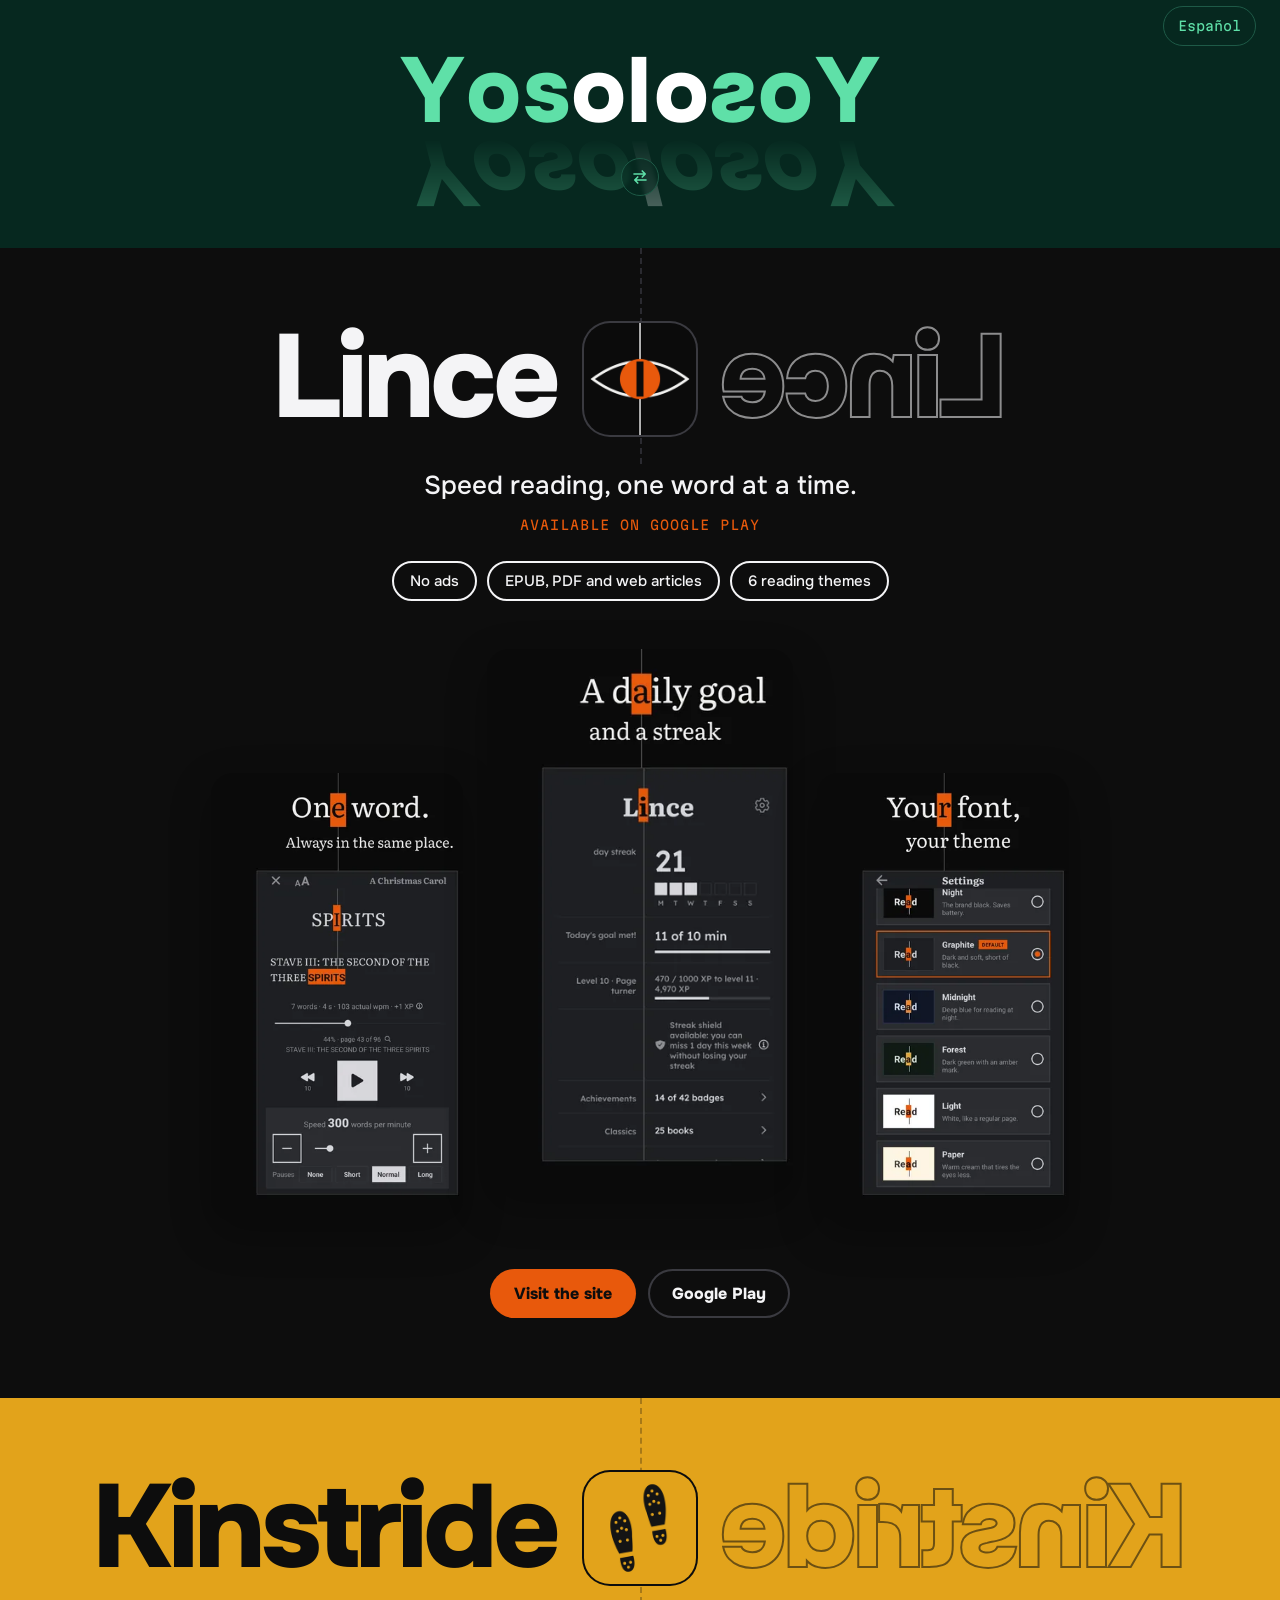
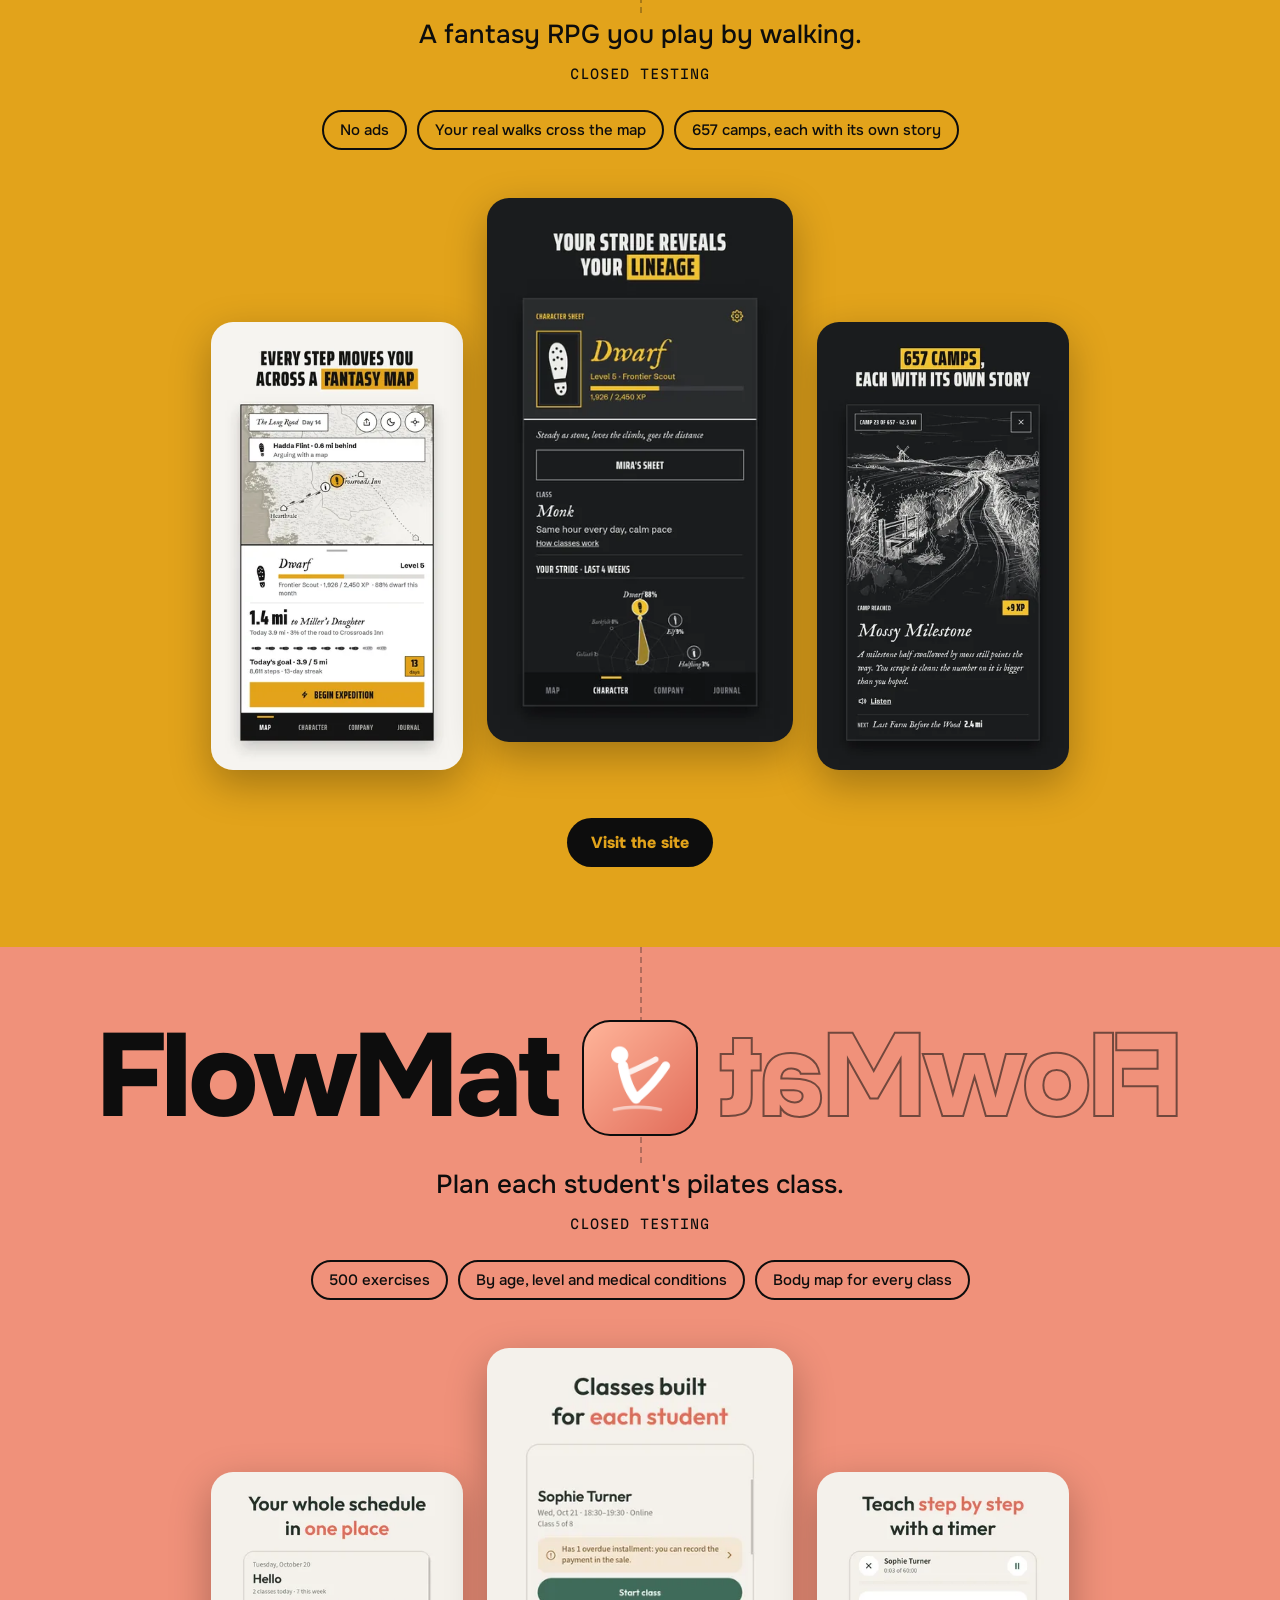
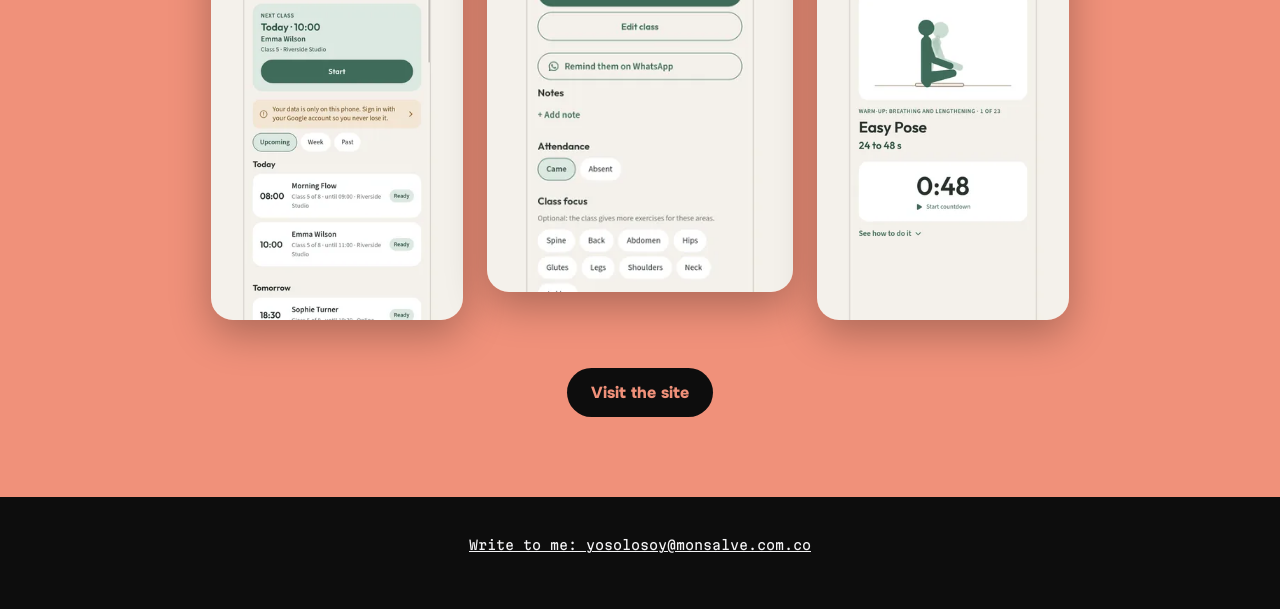
==== en/index.html @ c1f10d70 "Correo de contacto: yosolosoy@monsalve.com.co Co-Authored-By: Claude Sonnet 5.5 <noreply@anthropic.c" ====
<!doctype html>
<html lang="en">
<head>
<meta charset="utf-8">
<meta name="viewport" content="width=device-width,initial-scale=1">
<title>YosolosoY: independent Android apps</title>
<meta name="description" content="Yo solo soy, "I am only me": one person designing, coding and publishing Lince, Kinstride and FlowMat, three Android apps.">
<link rel="canonical" href="https://dev.monsalve.com.co/en/">
<link rel="alternate" hreflang="es" href="https://dev.monsalve.com.co/">
<link rel="alternate" hreflang="en" href="https://dev.monsalve.com.co/en/">
<link rel="alternate" hreflang="x-default" href="https://dev.monsalve.com.co/">
<link rel="icon" href="/favicon.ico" sizes="48x48">
<link rel="icon" href="/img/favicon-96.png" type="image/png" sizes="96x96">
<link rel="icon" href="/img/favicon-32.png" type="image/png" sizes="32x32">
<link rel="apple-touch-icon" href="/img/apple-touch-icon.png">
<meta property="og:type" content="website">
<meta property="og:title" content="YosolosoY: independent Android apps">
<meta property="og:description" content="Yo solo soy, "I am only me": one person designing, coding and publishing Lince, Kinstride and FlowMat, three Android apps.">
<meta property="og:url" content="https://dev.monsalve.com.co/en/">
<meta property="og:image" content="https://dev.monsalve.com.co/img/og.png">
<meta name="twitter:card" content="summary_large_image">
<meta name="theme-color" content="#0D0D0D">
<link rel="preload" href="/fuentes/onest-800extrabold.woff2" as="font" type="font/woff2" crossorigin>
<link rel="stylesheet" href="/estilo.css">
<script type="application/ld+json">{"@context":"https://schema.org","@type":"Organization","name":"YosolosoY","url":"https://dev.monsalve.com.co/","logo":"https://dev.monsalve.com.co/img/marca.png","email":"yosolosoy@monsalve.com.co"}</script>
</head>
<body>
<div class="cima">
<header class="cab">
  <a class="idioma" href="https://dev.monsalve.com.co/" hreflang="es" aria-label="Language">Español</a>
</header>
<main>
<section class="portada">
  <div class="palabra" id="palabra" role="img" aria-label="YosolosoY">
    <div class="letras" aria-hidden="true"><span class="l" data-i="0" tabindex="0"><i class="g">Y</i></span><span class="l" data-i="1" tabindex="0"><i class="g">o</i></span><span class="l" data-i="2" tabindex="0"><i class="g">s</i></span><span class="l" data-i="3" tabindex="0"><i class="g">o</i></span><span class="l c" data-i="4" tabindex="0"><i class="g">l</i></span><span class="l" data-i="5" tabindex="0"><i class="g m">o</i></span><span class="l" data-i="6" tabindex="0"><i class="g m">s</i></span><span class="l" data-i="7" tabindex="0"><i class="g m">o</i></span><span class="l" data-i="8" tabindex="0"><i class="g m">Y</i></span></div>
    <div class="letras refl" aria-hidden="true"><span class="r"><i class="g">Y</i></span><span class="r"><i class="g">o</i></span><span class="r"><i class="g">s</i></span><span class="r"><i class="g">o</i></span><span class="r"><i class="g">l</i></span><span class="r"><i class="g m">o</i></span><span class="r"><i class="g m">s</i></span><span class="r"><i class="g m">o</i></span><span class="r"><i class="g m">Y</i></span></div>
  </div>
  <div class="frase-fila">
    <h1>Yo solo soy. <span class="trad">(I am only me)</span></h1>
    <button class="revés" id="reves" type="button" aria-label="Read it backwards" title="Read it backwards">
      <svg viewBox="0 0 24 24" width="22" height="22" fill="none" stroke="currentColor" stroke-width="2.2" stroke-linecap="round" stroke-linejoin="round" aria-hidden="true"><path d="M4 8h15M15 4l4 4-4 4"/><path d="M20 16H5M9 12l-4 4 4 4"/></svg>
    </button>
  </div>
</section>
</div>
<section class="app" id="lince" style="--fondo:#0D0D0D;--tinta:#F4F4F6;--acento:#E8590C">
  <div class="app-in">
    <div class="espejo">
      <h2 class="nom">Lince</h2>
      <img class="icono" src="/img/lince.png" width="112" height="112" alt="">
      <p class="nom reflejo" aria-hidden="true">Lince</p>
    </div>
    <p class="linea">Speed reading, one word at a time.</p>
    <p class="estado">Available on Google Play</p>
    <ul class="datos"><li>No ads</li><li>EPUB, PDF and web articles</li><li>6 reading themes</li></ul>
    <div class="fotos"><img src="/img/lince-en-1.webp" width="360" height="640" loading="lazy" alt="Screenshots of Lince 1"><img src="/img/lince-en-2.webp" width="360" height="640" loading="lazy" alt="Screenshots of Lince 2"><img src="/img/lince-en-3.webp" width="360" height="640" loading="lazy" alt="Screenshots of Lince 3"></div>
    <div class="botones"><a class="btn" href="https://lincereader.com/">Visit the site</a><a class="btn ghost" href="https://play.google.com/store/apps/details?id=co.com.monsalve.lince">Google Play</a></div>
  </div>
</section>
<section class="app" id="kinstride" style="--fondo:#E2A31B;--tinta:#0D0D0D;--acento:#0D0D0D">
  <div class="app-in">
    <div class="espejo">
      <h2 class="nom">Kinstride</h2>
      <img class="icono" src="/img/kinstride.png" width="112" height="112" alt="">
      <p class="nom reflejo" aria-hidden="true">Kinstride</p>
    </div>
    <p class="linea">A fantasy RPG you play by walking.</p>
    <p class="estado">Closed testing</p>
    <ul class="datos"><li>No ads</li><li>Your real walks cross the map</li><li>657 camps, each with its own story</li></ul>
    <div class="fotos"><img src="/img/kinstride-en-1.webp" width="360" height="640" loading="lazy" alt="Screenshots of Kinstride 1"><img src="/img/kinstride-en-2.webp" width="360" height="640" loading="lazy" alt="Screenshots of Kinstride 2"><img src="/img/kinstride-en-3.webp" width="360" height="640" loading="lazy" alt="Screenshots of Kinstride 3"></div>
    <div class="botones"><a class="btn" href="https://getkinstride.com/">Visit the site</a></div>
  </div>
</section>
<section class="app" id="flowmat" style="--fondo:#F0917A;--tinta:#0D0D0D;--acento:#0D0D0D">
  <div class="app-in">
    <div class="espejo">
      <h2 class="nom">FlowMat</h2>
      <img class="icono" src="/img/flowmat.png" width="112" height="112" alt="">
      <p class="nom reflejo" aria-hidden="true">FlowMat</p>
    </div>
    <p class="linea">Plan each student's pilates class.</p>
    <p class="estado">Closed testing</p>
    <ul class="datos"><li>500 exercises</li><li>By age, level and medical conditions</li><li>Body map for every class</li></ul>
    <div class="fotos"><img src="/img/flowmat-en-1.webp" width="360" height="640" loading="lazy" alt="Screenshots of FlowMat 1"><img src="/img/flowmat-en-2.webp" width="360" height="640" loading="lazy" alt="Screenshots of FlowMat 2"><img src="/img/flowmat-en-3.webp" width="360" height="640" loading="lazy" alt="Screenshots of FlowMat 3"></div>
    <div class="botones"><a class="btn" href="https://flowmatapp.com/en/">Visit the site</a></div>
  </div>
</section>
</main>
<footer class="pie">
  <a href="mailto:yosolosoy@monsalve.com.co">Write to me: yosolosoy@monsalve.com.co</a>
</footer>
<script src="/yo.js" defer></script>
</body>
</html>
---- estilo.css ----
@font-face{font-family:"Onest";font-weight:500;font-display:swap;src:url(/fuentes/onest-500medium.woff2) format("woff2")}
@font-face{font-family:"Onest";font-weight:800;font-display:swap;src:url(/fuentes/onest-800extrabold.woff2) format("woff2")}
@font-face{font-family:"Martian Mono";font-weight:400;font-display:swap;src:url(/fuentes/martianmono-400regular.woff2) format("woff2")}

:root{--tinta:#0D0D0D;--papel:#F4F4F6;--naranja:#E8590C;--verde:#06281F;--menta:#5FE0A8;--mute:#A9A9B2;--linea:#3A3A40;
  --sans:"Onest",system-ui,-apple-system,"Segoe UI",sans-serif;--mono:"Martian Mono",ui-monospace,monospace}
*{box-sizing:border-box;margin:0}
html{background:var(--tinta);-webkit-text-size-adjust:100%}
body{background:var(--tinta);color:var(--papel);font:500 18px/1.5 var(--sans);overflow-x:hidden}
a{color:inherit}
:focus-visible{outline:3px solid var(--menta);outline-offset:3px}

.cab{display:flex;justify-content:flex-end;align-items:center;padding:14px 24px 0;max-width:1280px;margin:0 auto}
.idioma{font:400 13px var(--mono);text-decoration:none;border:1px solid var(--linea);padding:8px 14px;border-radius:999px;min-height:40px;display:inline-flex;align-items:center}
.idioma:hover{border-color:var(--menta);color:var(--menta)}

/* Encabezado de YosolosoY: verde oscuro con menta; la «l» es el eje del espejo */
.cima{background:var(--verde);color:var(--menta)}
.cab .idioma{color:var(--menta);border-color:#1E5A47}
.portada{max-width:880px;margin:0 auto;padding:0 24px 40px}
.palabra{position:relative;user-select:none}
.letras{display:flex;justify-content:center;margin-top:0}
.l,.r{display:block;font:800 clamp(38px,9.4vw,112px)/1 var(--sans);letter-spacing:.015em;color:var(--menta)}
.l{cursor:default;transition:color .2s}
.l .g{display:inline-block;font-style:normal}
.l .g.m{transform:scaleX(-1)}
.l.c{color:#fff}
.l.on{color:#fff}
.l.c.on{color:var(--menta)}
.frase-fila{display:flex;justify-content:center;margin-top:14px}
.frase-fila h1{position:absolute;width:1px;height:1px;overflow:hidden;clip:rect(0 0 0 0);white-space:nowrap}
.revés{display:inline-flex;align-items:center;justify-content:center;width:44px;height:44px;color:var(--menta);background:transparent;border:1px solid #1E5A47;border-radius:50%;cursor:pointer;padding:0}
.revés:hover:not(:disabled){border-color:var(--menta);color:#fff}
.revés:disabled{color:#fff;border-color:var(--menta);cursor:default}
.revés svg{transition:transform .9s cubic-bezier(.65,0,.35,1)}
.revés.gira svg{transform:rotate(180deg)}

/* Apps: nombre, ícono en el eje, nombre reflejado */
.app{position:relative;background:var(--fondo);color:var(--tinta);overflow:hidden}
.app-in{position:relative;max-width:1280px;margin:0 auto;padding:72px 24px 80px;text-align:center}
.espejo{position:relative;display:grid;grid-template-columns:1fr auto 1fr;align-items:center;gap:0 28px}
.nom{font:800 clamp(44px,9.2vw,128px)/1 var(--sans);letter-spacing:-.04em;text-align:right}
.reflejo{text-align:right;transform:scaleX(-1);color:transparent;-webkit-text-stroke:2px var(--tinta);opacity:.55;direction:ltr}
.icono{width:112px;height:112px;border-radius:26px;box-shadow:0 0 0 2px var(--tinta);background:var(--fondo)}
.app:first-of-type .icono{box-shadow:0 0 0 2px var(--linea)}
.app:first-of-type .reflejo{-webkit-text-stroke-color:var(--papel)}
.linea{font-size:clamp(18px,2.4vw,26px);margin-top:28px}
.estado{font:400 13px var(--mono);margin-top:12px;text-transform:uppercase;letter-spacing:.08em;color:var(--acento)}
.datos{list-style:none;padding:0;margin:28px auto 0;display:flex;flex-wrap:wrap;gap:10px;justify-content:center;max-width:900px}
.datos li{font:500 15px var(--sans);border:2px solid currentColor;border-radius:999px;padding:8px 16px}
.fotos{display:flex;justify-content:center;align-items:flex-end;gap:24px;margin:48px auto 0;max-width:900px}
.fotos img{width:min(28%,260px);height:auto;border-radius:22px;box-shadow:0 14px 40px rgba(0,0,0,.28);aspect-ratio:9/16;background:#00000022}
.fotos img:nth-child(2){width:min(34%,310px);margin-bottom:28px}
.botones{display:flex;flex-wrap:wrap;gap:12px;justify-content:center;margin-top:48px}
.btn{font:800 16px var(--sans);text-decoration:none;background:var(--tinta);color:var(--fondo);padding:14px 24px;border-radius:999px;min-height:48px;display:inline-flex;align-items:center}
.app:first-of-type .btn{background:var(--naranja);color:#0D0D0D}
.btn.ghost{background:transparent;color:var(--tinta);box-shadow:inset 0 0 0 2px var(--tinta)}
.app:first-of-type .btn.ghost{color:var(--papel);box-shadow:inset 0 0 0 2px var(--linea);background:transparent}
.btn:hover{transform:translateY(-2px)}

.pie{max-width:1280px;margin:0 auto;padding:40px 24px 56px;display:flex;flex-wrap:wrap;gap:12px 32px;justify-content:space-between;font:400 13px var(--mono);color:var(--mute)}
.pie a{color:var(--papel)}

@media (max-width:720px){
  .portada{padding:8px 24px 40px}
  .frase-fila{margin-top:20px}
  .app-in{padding:56px 20px 64px}
  .espejo{grid-template-columns:1fr;gap:6px}
  .nom{text-align:center}
  .reflejo{text-align:center;font-size:clamp(36px,12vw,64px)}
  .icono{order:-1;margin:0 auto 18px;width:88px;height:88px;border-radius:20px}
    .fotos{gap:10px}
  .fotos img{border-radius:14px}
  .fotos img:nth-child(2){margin-bottom:16px}
}
@media (prefers-reduced-motion:no-preference){.btn{transition:transform .15s}}

.espejo::before{content:"";position:absolute;left:50%;top:-72px;bottom:-26px;border-left:2px dashed color-mix(in srgb,var(--tinta) 28%,transparent)}
.app:first-of-type .espejo::before{border-color:#2A2A30}
.icono{position:relative;z-index:1}
@media (max-width:720px){.espejo::before{display:none}}


.espejo::before{content:"";position:absolute;left:50%;top:-72px;bottom:-26px;border-left:2px dashed color-mix(in srgb,var(--tinta) 28%,transparent)}
.app:first-of-type .espejo::before{border-color:#2A2A30}
.icono{position:relative;z-index:1}
@media (max-width:720px){.espejo::before{display:none}}

@media (max-width:720px){.portada{padding:0 24px 28px}}

/* reflejo bajo la palabra */
.cima{padding-top:34px}
.palabra{padding:0 0 4px}
.letras.refl{transform:scaleY(-1);opacity:.17;margin-top:-.04em;height:.95em;overflow:hidden;font-size:clamp(38px,9.4vw,112px);-webkit-mask-image:linear-gradient(#000,transparent 80%);mask-image:linear-gradient(#000,transparent 80%);pointer-events:none}
.r:nth-child(5){color:#fff}
.frase-fila{margin-top:12px}
@media (max-width:720px){.cima{padding-top:20px}}

.cima{padding-bottom:20px}
@media (max-width:720px){.cab{padding-bottom:10px}}

/* encabezado más bajo */
.cima{padding-top:0;padding-bottom:10px}
.cab{padding:8px 24px 0}
.letras.refl{height:.62em;margin-top:-.06em}
.frase-fila{margin-top:2px}
@media (max-width:720px){.cab{padding-bottom:0}}

/* encabezado aún más bajo */
.l,.r{font-size:clamp(34px,8vw,92px)}
.letras.refl{font-size:clamp(34px,8vw,92px);height:.5em;margin-top:-.08em}
.cab{padding:6px 24px 0}
.cima{padding-bottom:4px}
.revés{width:38px;height:38px;margin-top:-2px}
.revés svg{width:18px;height:18px}
.frase-fila{margin-top:0}

/* reflejo más amplio, con el botón encima */
:root{--fs:clamp(34px,8vw,92px)}
.l,.r{font-size:var(--fs)}
.letras.refl{font-size:var(--fs);height:.92em;margin-top:-.06em;opacity:.3;-webkit-mask-image:linear-gradient(#000,transparent 92%);mask-image:linear-gradient(#000,transparent 92%)}
.frase-fila{position:relative;z-index:2;margin-top:calc(var(--fs) * -.46 - 19px)}
.revés{background:rgba(6,40,31,.55);backdrop-filter:blur(2px)}
.cima{padding-bottom:12px}

.pie{justify-content:center}
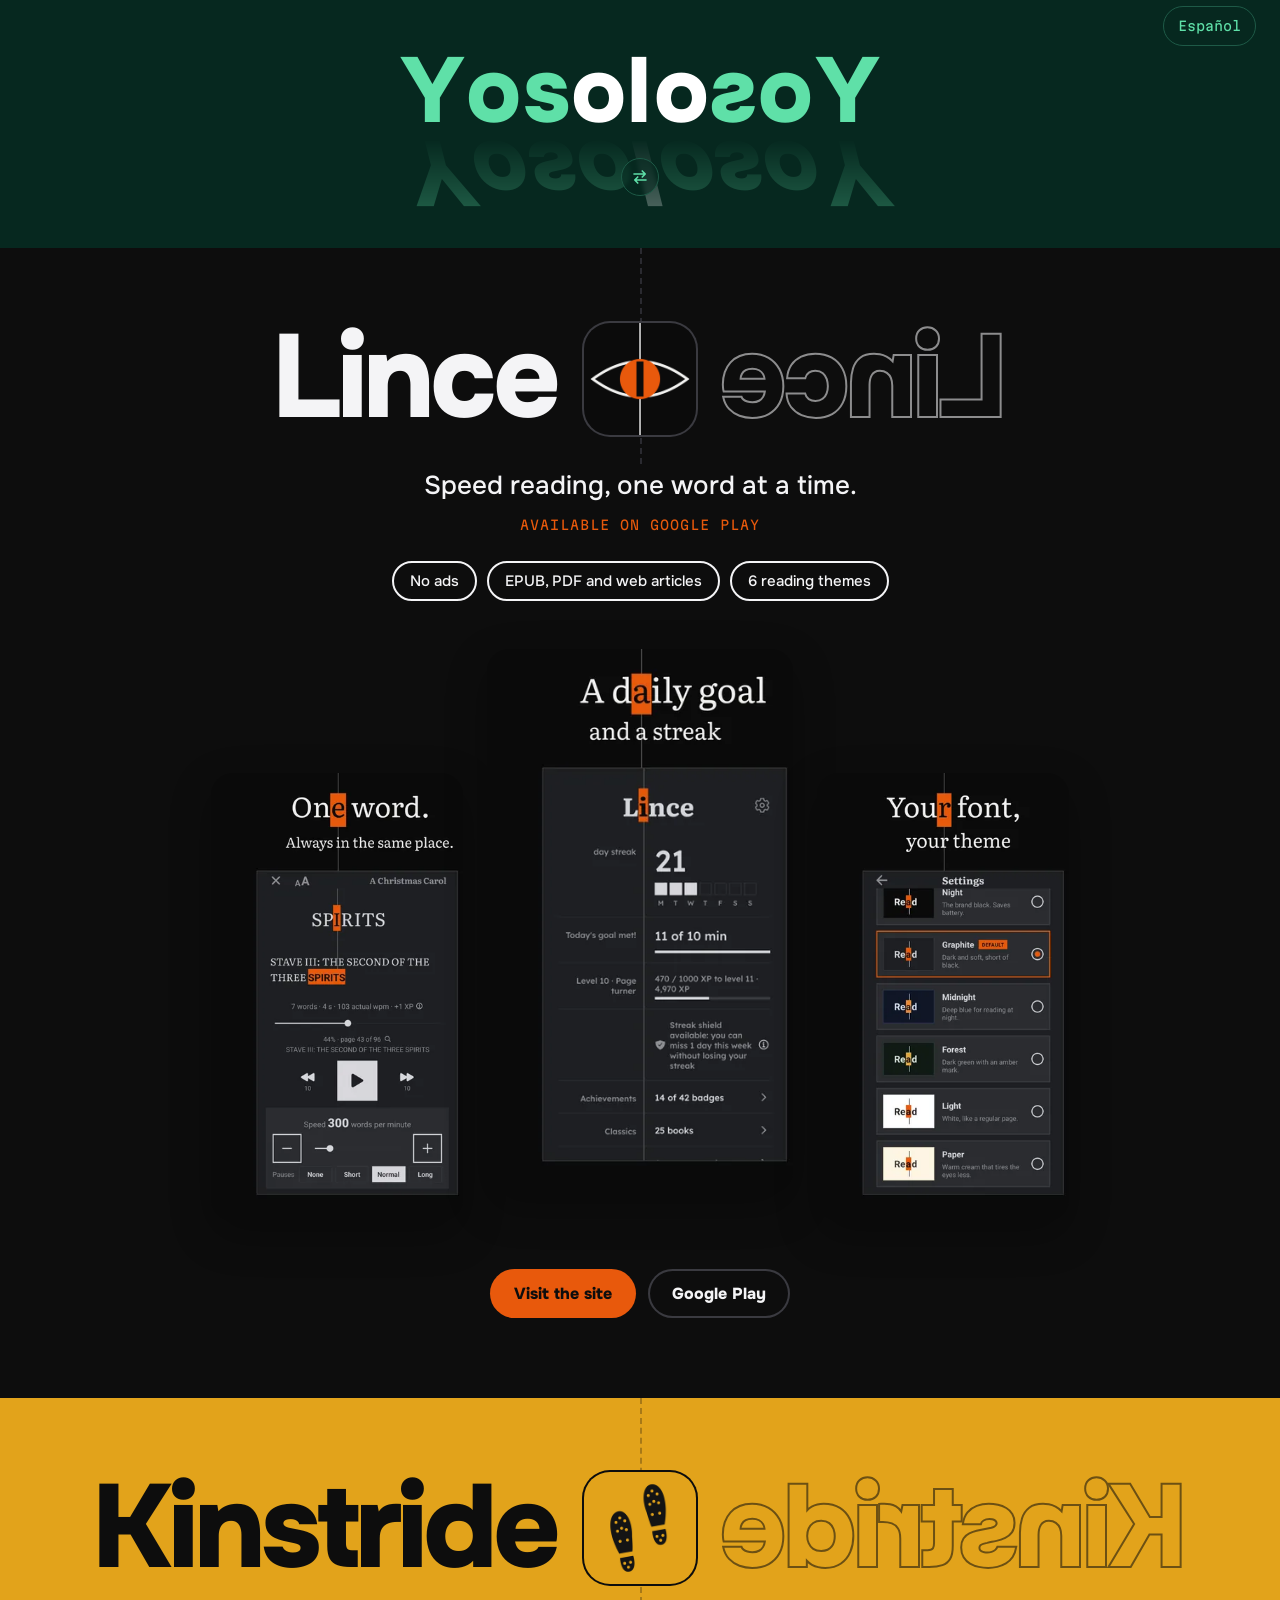
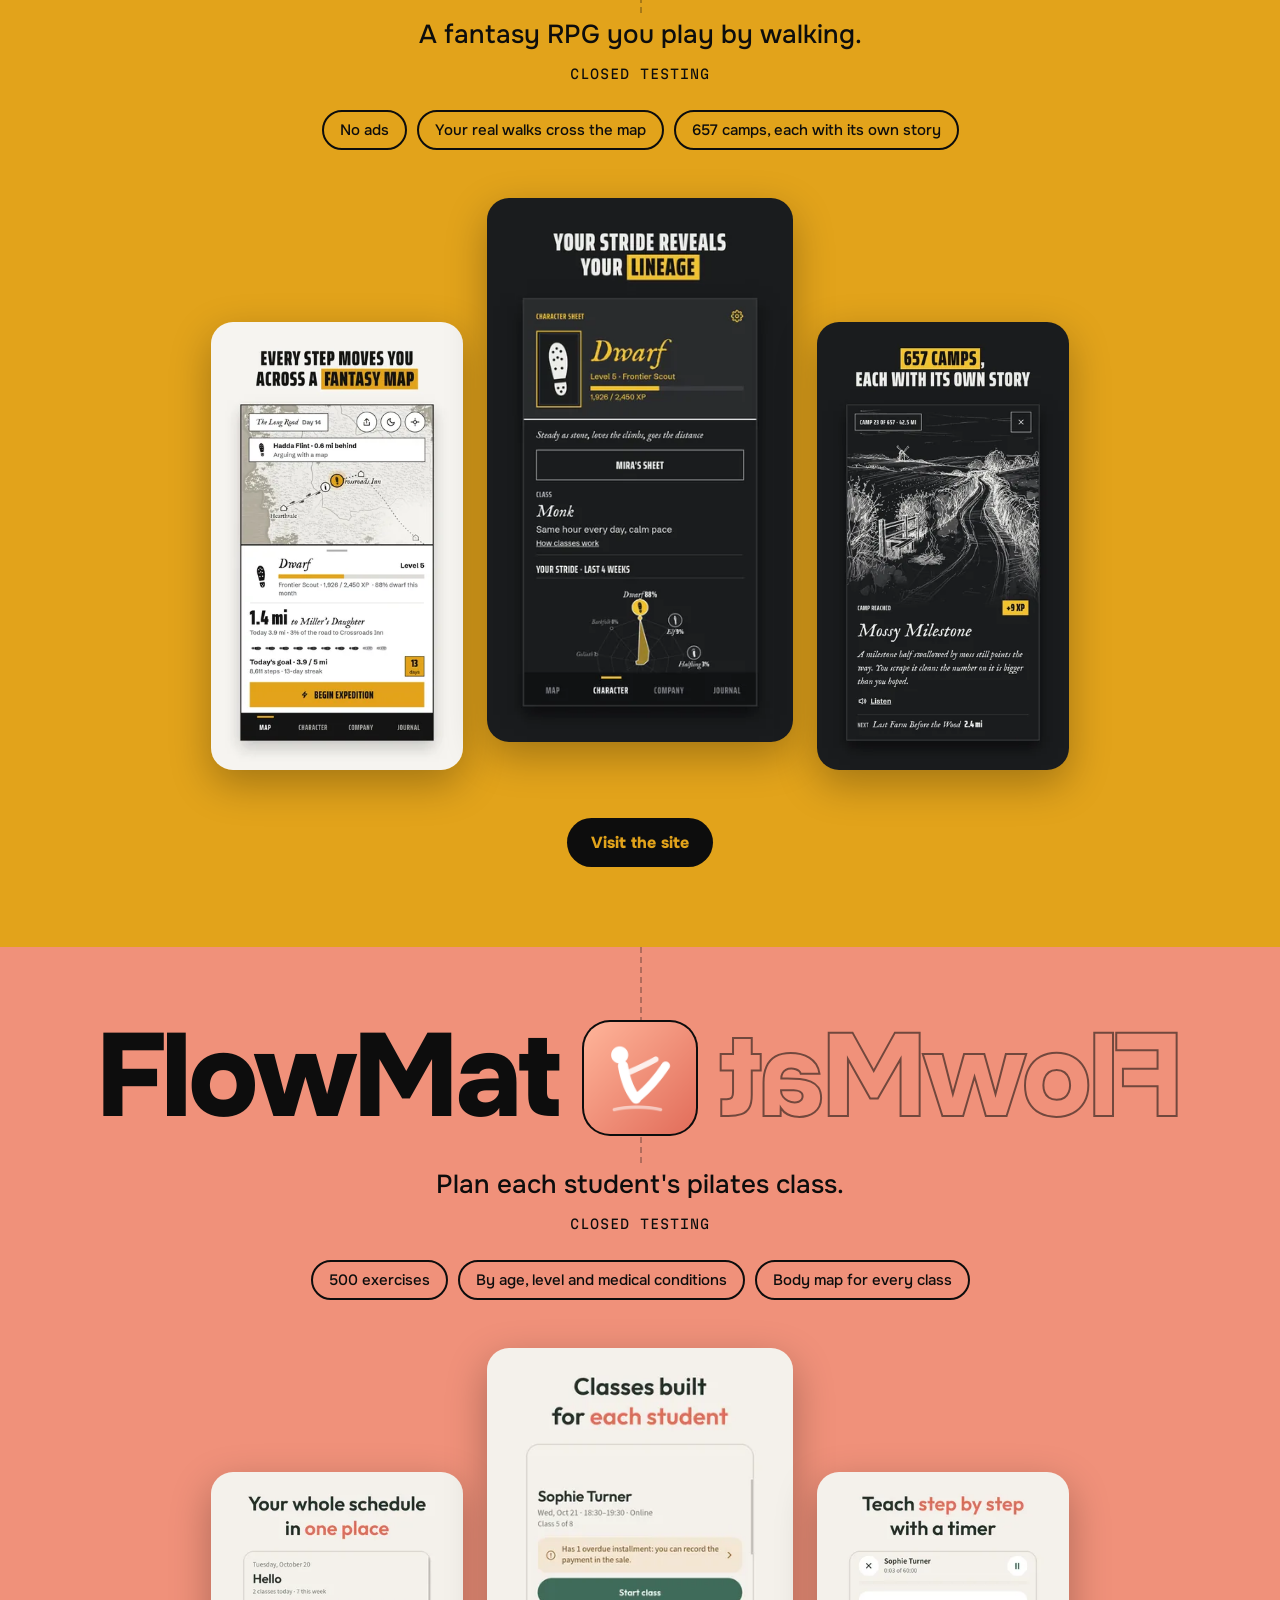
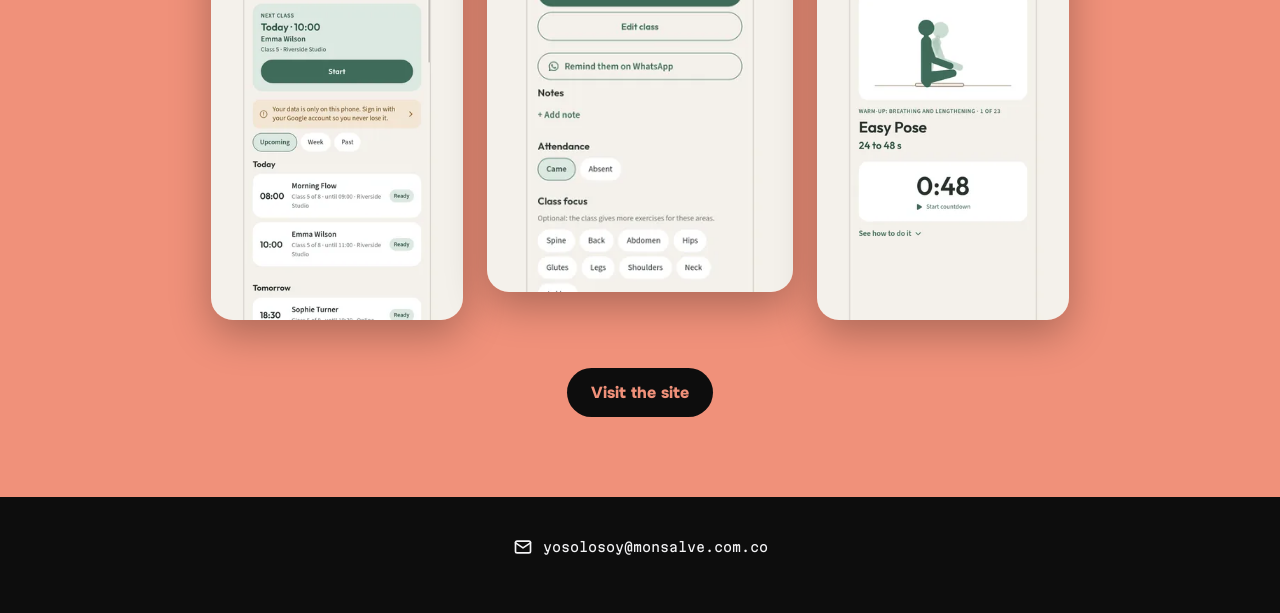
==== commit ead334a0: "Pie: sobre en vez de «Escríbeme» Co-Authored-By: Claude Sonnet 5.5 <noreply@anthropic.com>" ====
--- a/en/index.html
+++ b/en/index.html
@@ -87,7 +87,10 @@
 </section>
 </main>
 <footer class="pie">
-  <a href="mailto:yosolosoy@monsalve.com.co">Write to me: yosolosoy@monsalve.com.co</a>
+  <a class="correo" href="mailto:yosolosoy@monsalve.com.co" aria-label="Write to me: yosolosoy@monsalve.com.co">
+    <svg viewBox="0 0 24 24" width="20" height="20" fill="none" stroke="currentColor" stroke-width="2" stroke-linecap="round" stroke-linejoin="round" aria-hidden="true"><rect x="3" y="5" width="18" height="14" rx="2"/><path d="M3 7l9 6 9-6"/></svg>
+    yosolosoy@monsalve.com.co
+  </a>
 </footer>
 <script src="/yo.js" defer></script>
 </body>
--- a/estilo.css
+++ b/estilo.css
@@ -124,3 +124,6 @@
 .cima{padding-bottom:12px}
 
 .pie{justify-content:center}
+
+.pie .correo{display:inline-flex;align-items:center;gap:10px;text-decoration:none}
+.pie .correo:hover{color:var(--menta)}
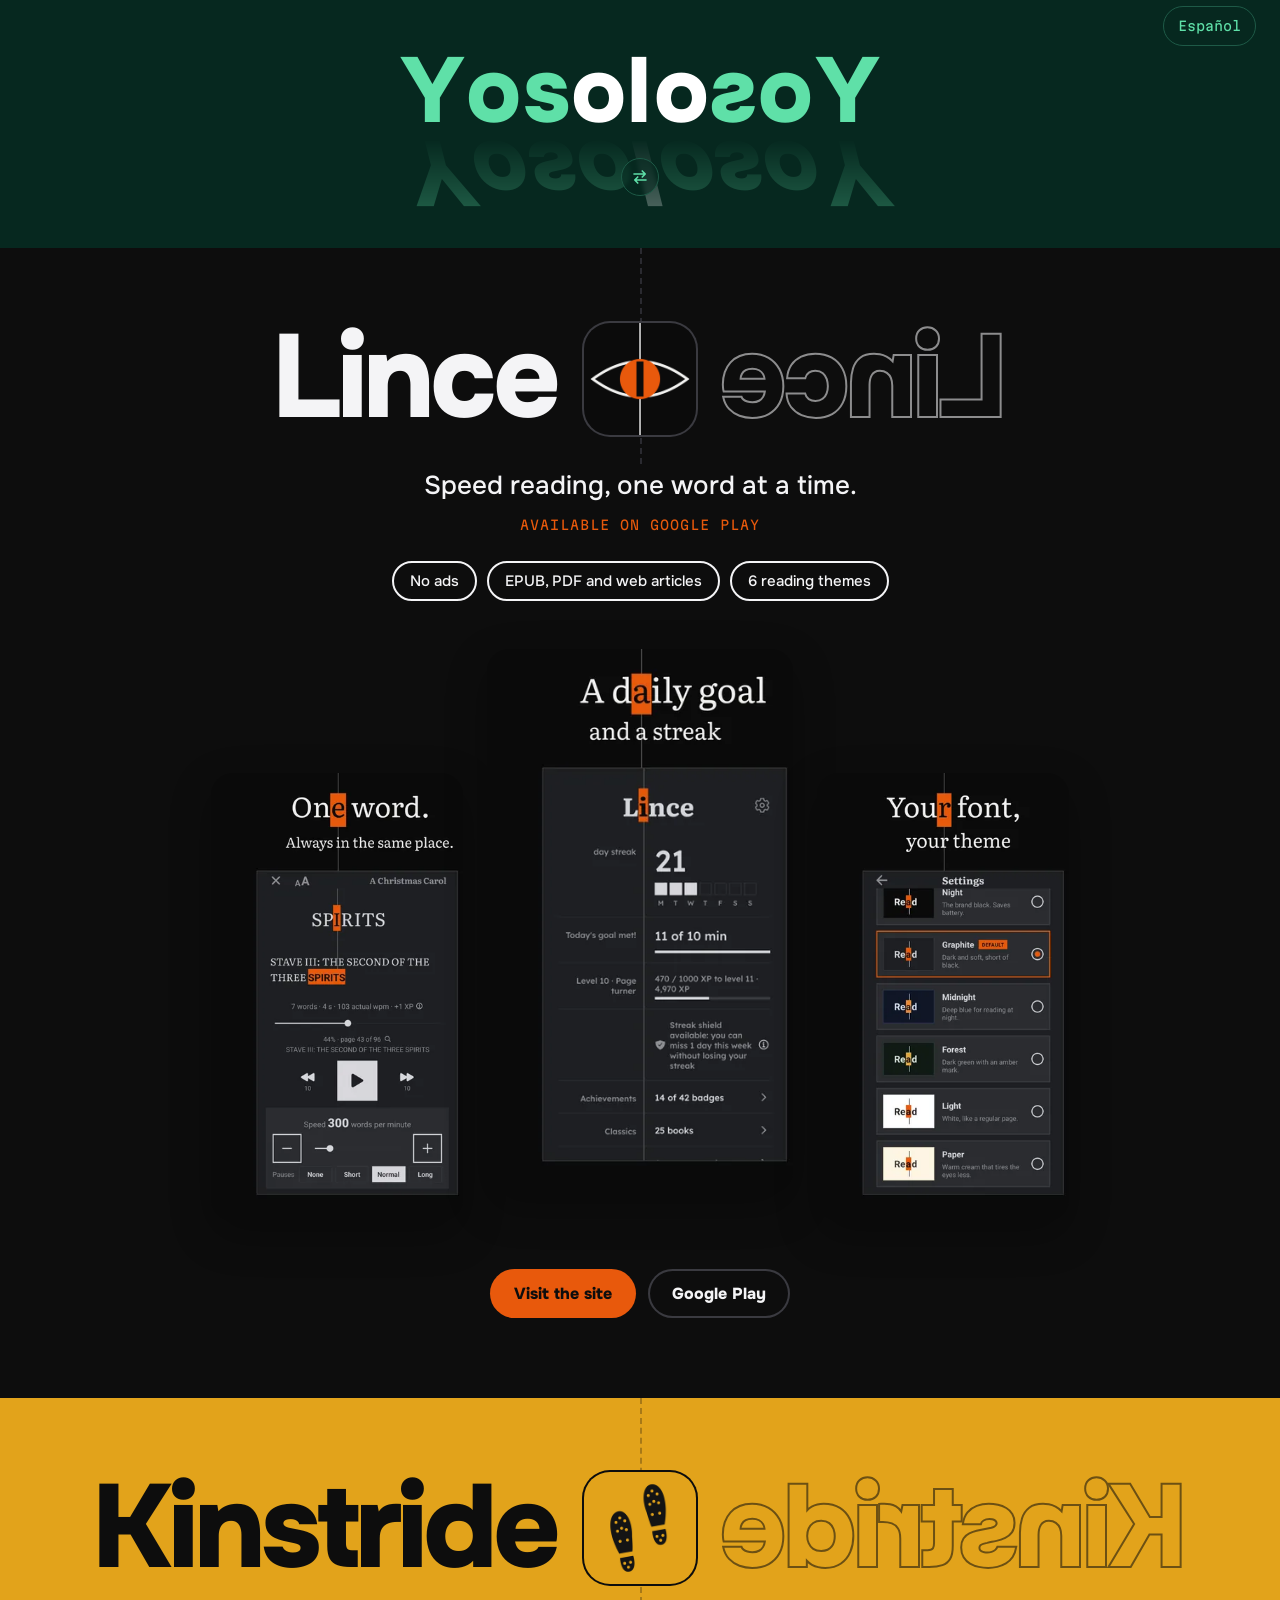
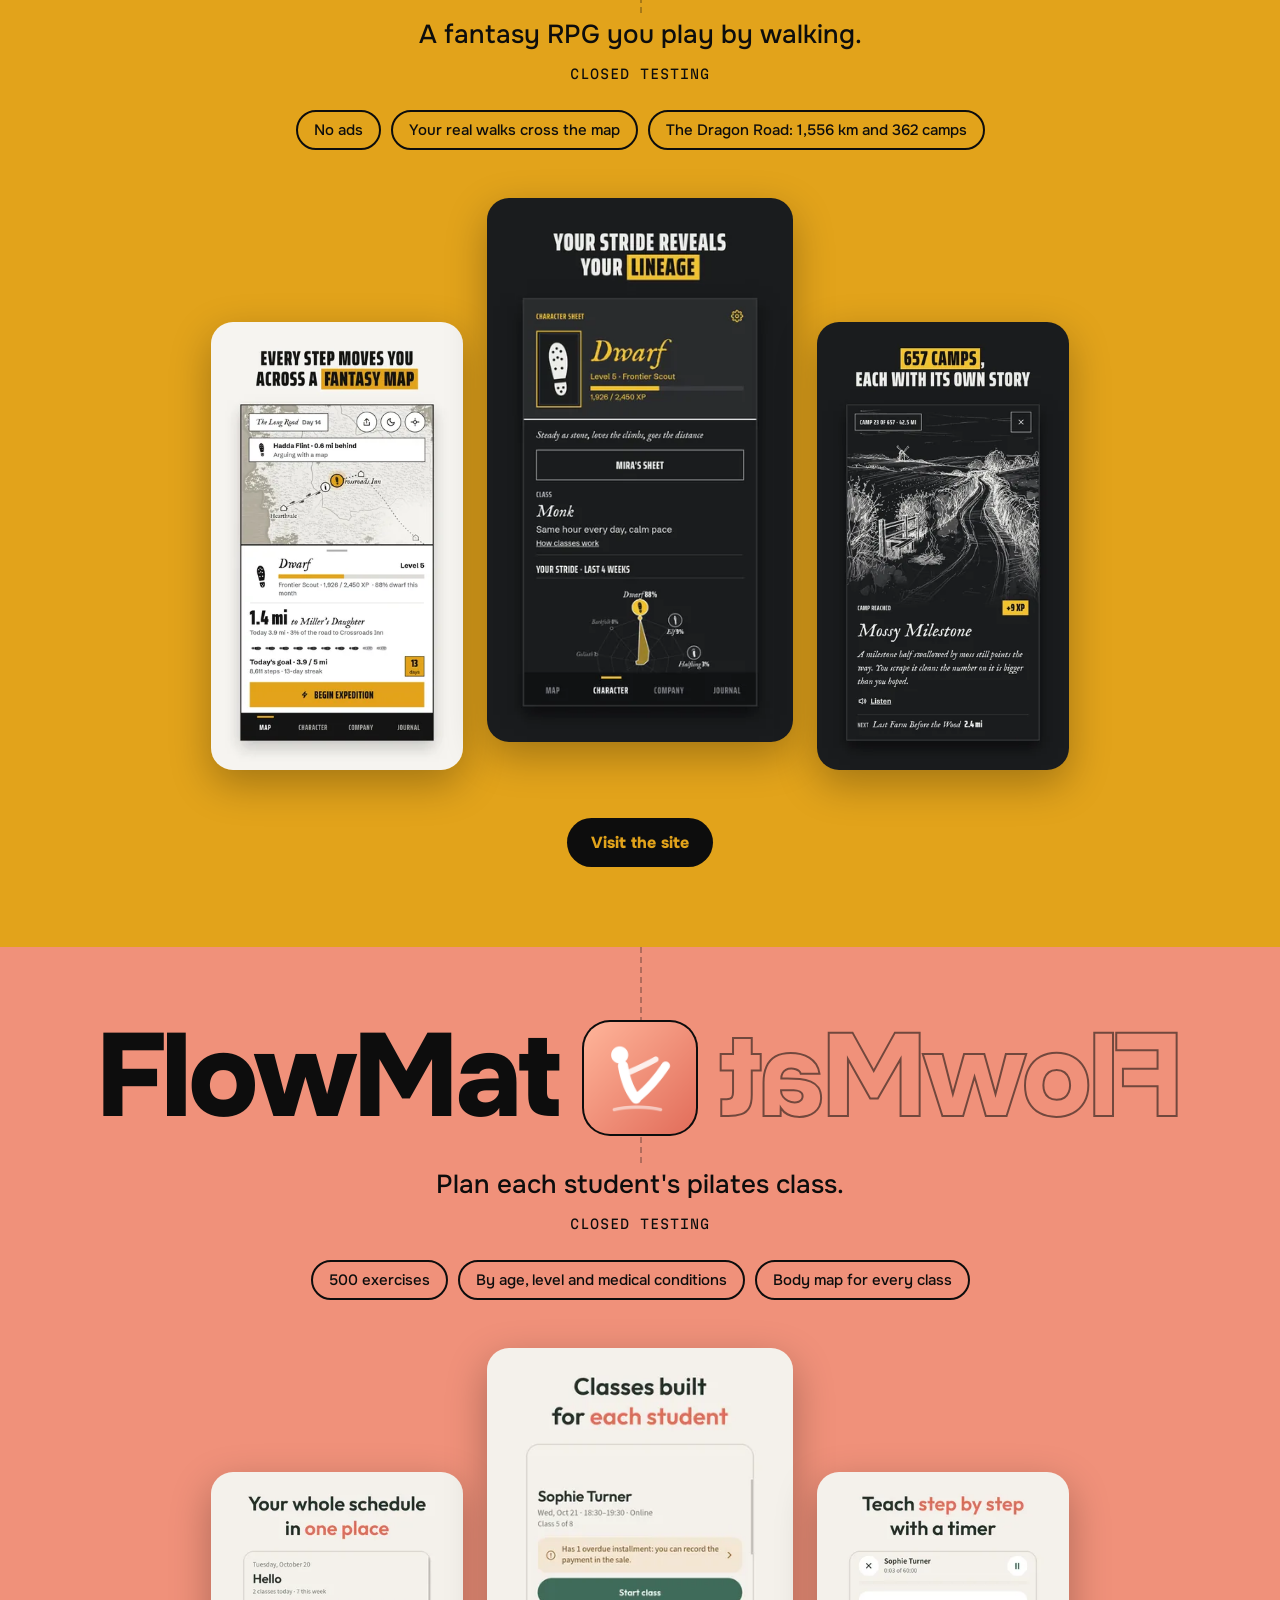
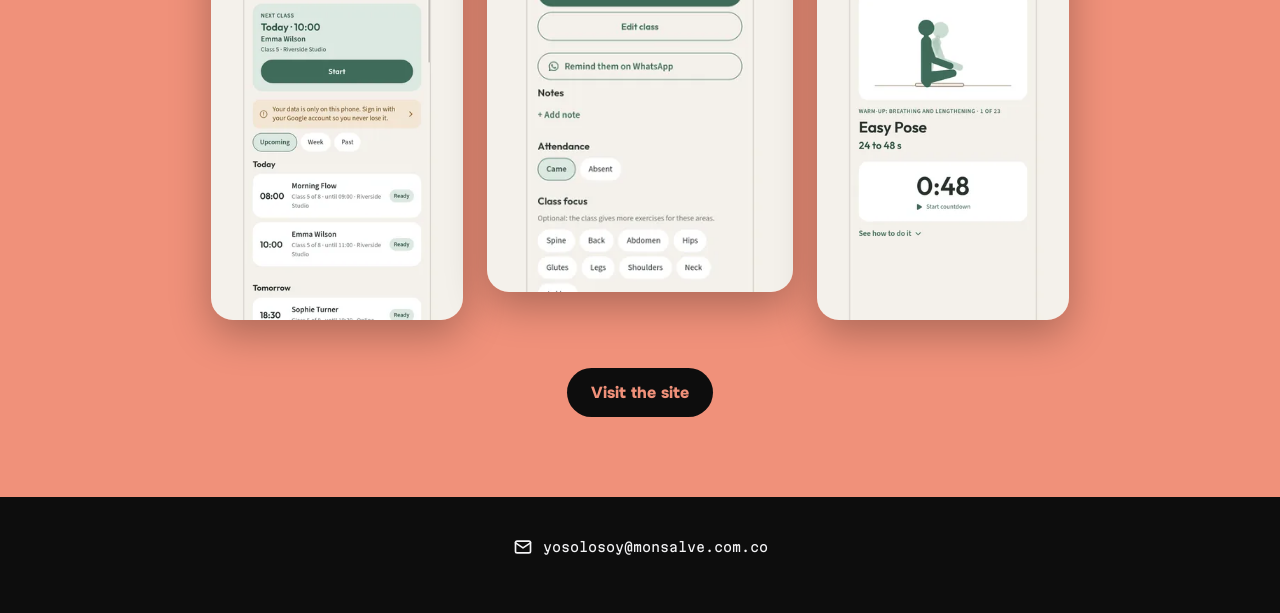
==== commit e3de501b: "Kinstride: dato verificado en el sitio (Camino del Dragón, 1.556 km y 362 paradas) en vez de una cif" ====
--- a/en/index.html
+++ b/en/index.html
@@ -66,7 +66,7 @@
     </div>
     <p class="linea">A fantasy RPG you play by walking.</p>
     <p class="estado">Closed testing</p>
-    <ul class="datos"><li>No ads</li><li>Your real walks cross the map</li><li>657 camps, each with its own story</li></ul>
+    <ul class="datos"><li>No ads</li><li>Your real walks cross the map</li><li>The Dragon Road: 1,556 km and 362 camps</li></ul>
     <div class="fotos"><img src="/img/kinstride-en-1.webp" width="360" height="640" loading="lazy" alt="Screenshots of Kinstride 1"><img src="/img/kinstride-en-2.webp" width="360" height="640" loading="lazy" alt="Screenshots of Kinstride 2"><img src="/img/kinstride-en-3.webp" width="360" height="640" loading="lazy" alt="Screenshots of Kinstride 3"></div>
     <div class="botones"><a class="btn" href="https://getkinstride.com/">Visit the site</a></div>
   </div>
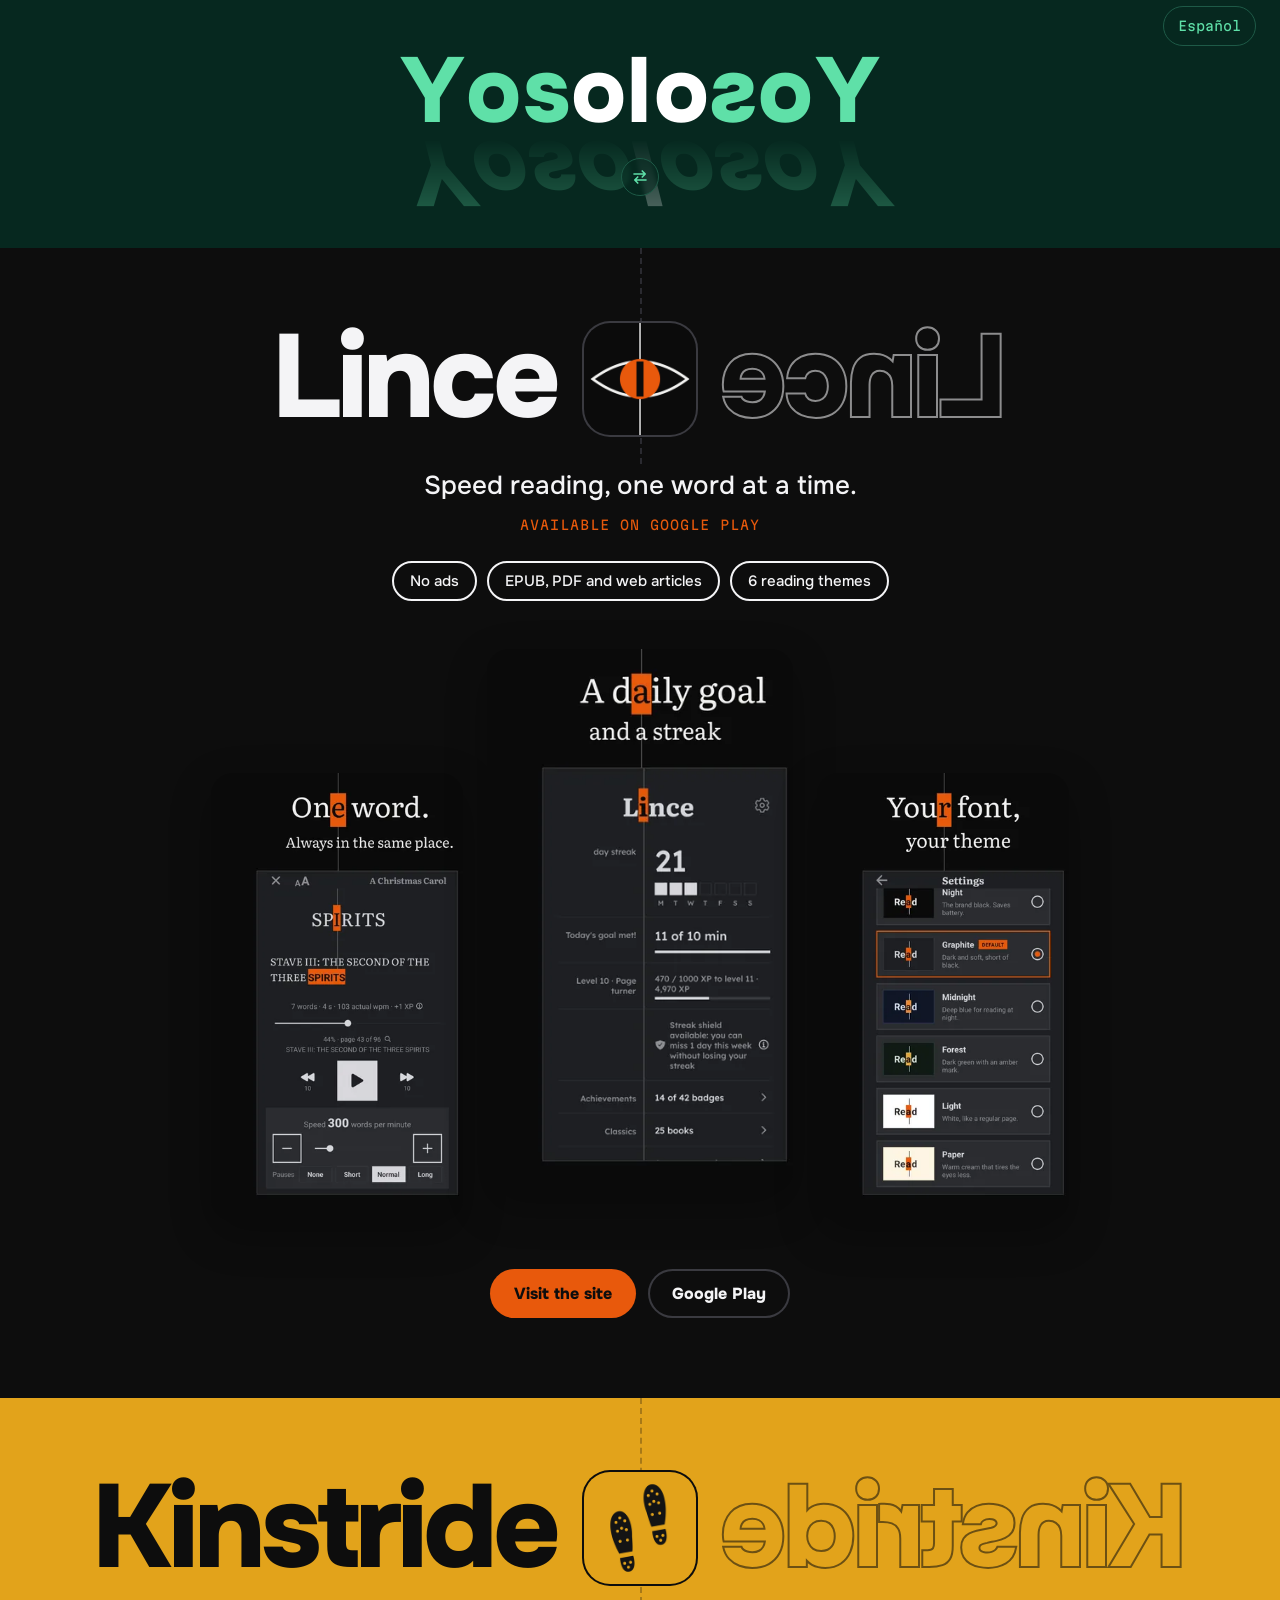
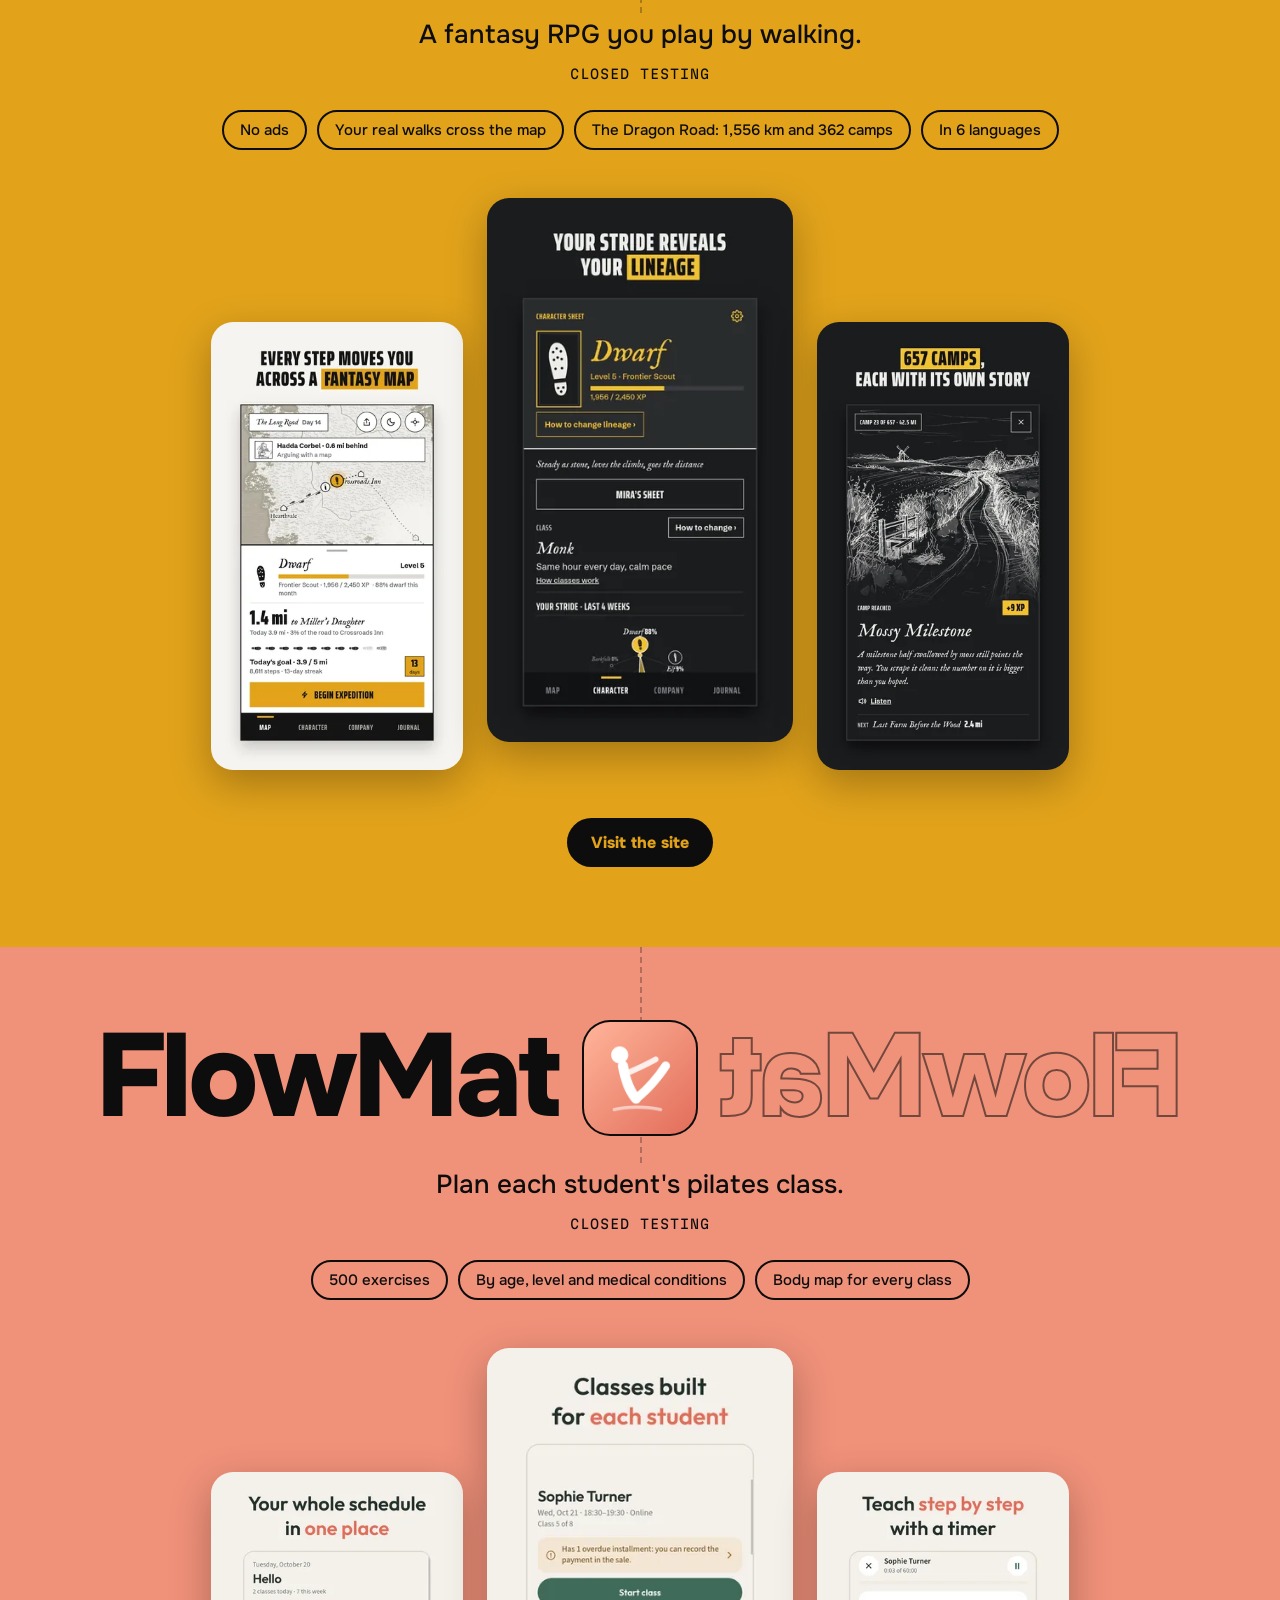
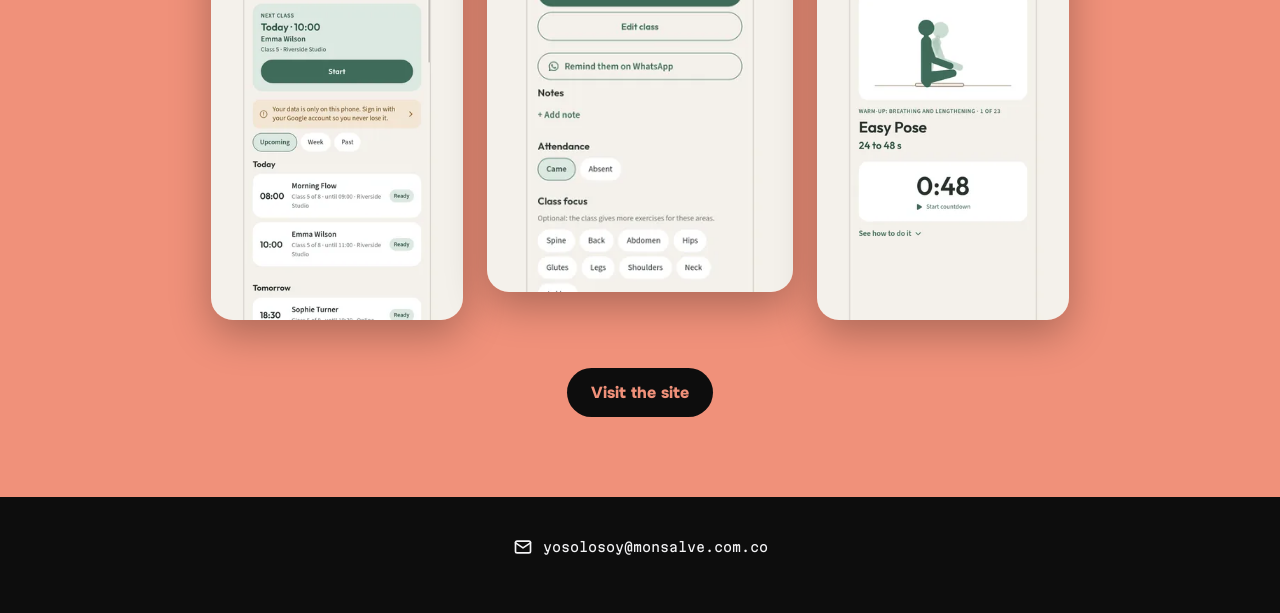
==== commit b76a23ff: "Sitio dev: Kinstride en 6 idiomas Co-Authored-By: Claude Sonnet 5.5 <noreply@anthropic.com>" ====
--- a/en/index.html
+++ b/en/index.html
@@ -4,7 +4,7 @@
 <meta charset="utf-8">
 <meta name="viewport" content="width=device-width,initial-scale=1">
 <title>YosolosoY: independent Android apps</title>
-<meta name="description" content="Yo solo soy, "I am only me": one person designing, coding and publishing Lince, Kinstride and FlowMat, three Android apps.">
+<meta name="description" content="Yo solo soy, &quot;I am only me&quot;: one person designing, coding and publishing Lince, Kinstride and FlowMat, three Android apps.">
 <link rel="canonical" href="https://dev.monsalve.com.co/en/">
 <link rel="alternate" hreflang="es" href="https://dev.monsalve.com.co/">
 <link rel="alternate" hreflang="en" href="https://dev.monsalve.com.co/en/">
@@ -15,7 +15,7 @@
 <link rel="apple-touch-icon" href="/img/apple-touch-icon.png">
 <meta property="og:type" content="website">
 <meta property="og:title" content="YosolosoY: independent Android apps">
-<meta property="og:description" content="Yo solo soy, "I am only me": one person designing, coding and publishing Lince, Kinstride and FlowMat, three Android apps.">
+<meta property="og:description" content="Yo solo soy, &quot;I am only me&quot;: one person designing, coding and publishing Lince, Kinstride and FlowMat, three Android apps.">
 <meta property="og:url" content="https://dev.monsalve.com.co/en/">
 <meta property="og:image" content="https://dev.monsalve.com.co/img/og.png">
 <meta name="twitter:card" content="summary_large_image">
@@ -66,7 +66,7 @@
     </div>
     <p class="linea">A fantasy RPG you play by walking.</p>
     <p class="estado">Closed testing</p>
-    <ul class="datos"><li>No ads</li><li>Your real walks cross the map</li><li>The Dragon Road: 1,556 km and 362 camps</li></ul>
+    <ul class="datos"><li>No ads</li><li>Your real walks cross the map</li><li>The Dragon Road: 1,556 km and 362 camps</li><li>In 6 languages</li></ul>
     <div class="fotos"><img src="/img/kinstride-en-1.webp" width="360" height="640" loading="lazy" alt="Screenshots of Kinstride 1"><img src="/img/kinstride-en-2.webp" width="360" height="640" loading="lazy" alt="Screenshots of Kinstride 2"><img src="/img/kinstride-en-3.webp" width="360" height="640" loading="lazy" alt="Screenshots of Kinstride 3"></div>
     <div class="botones"><a class="btn" href="https://getkinstride.com/">Visit the site</a></div>
   </div>
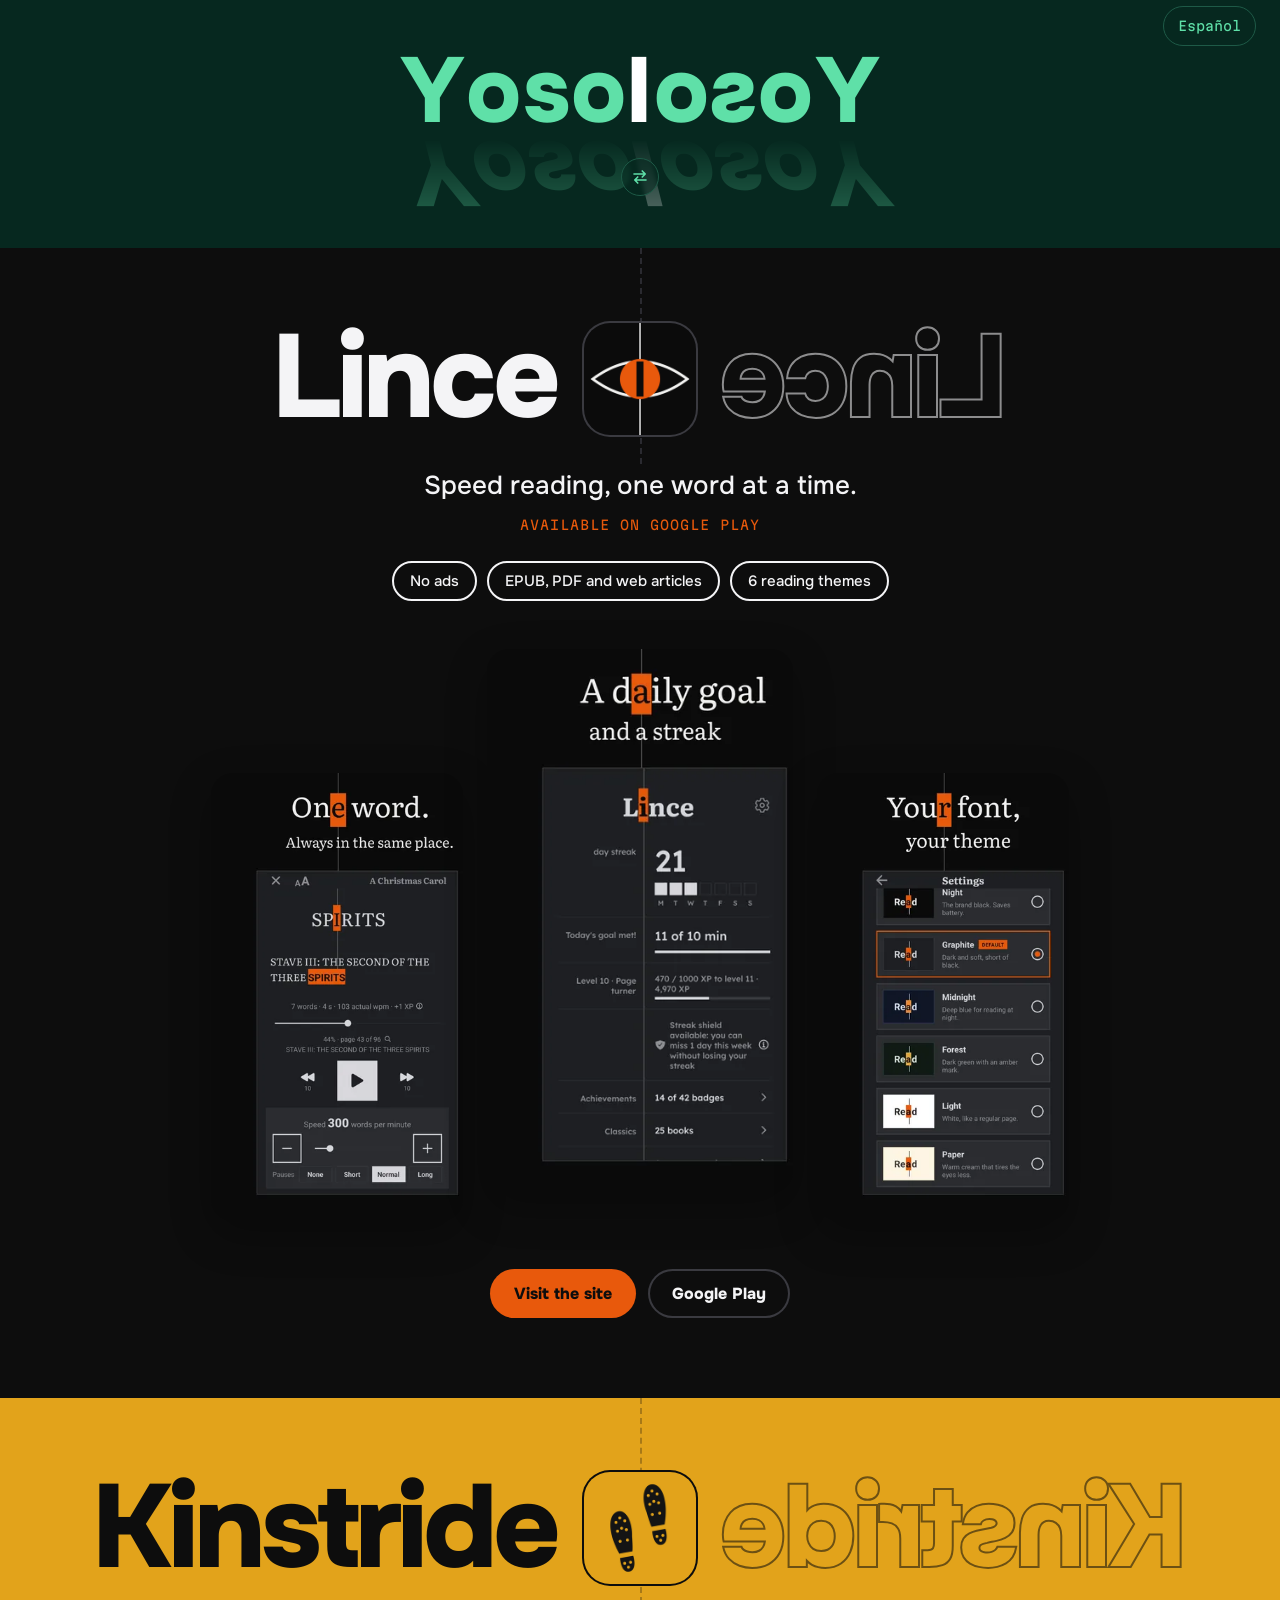
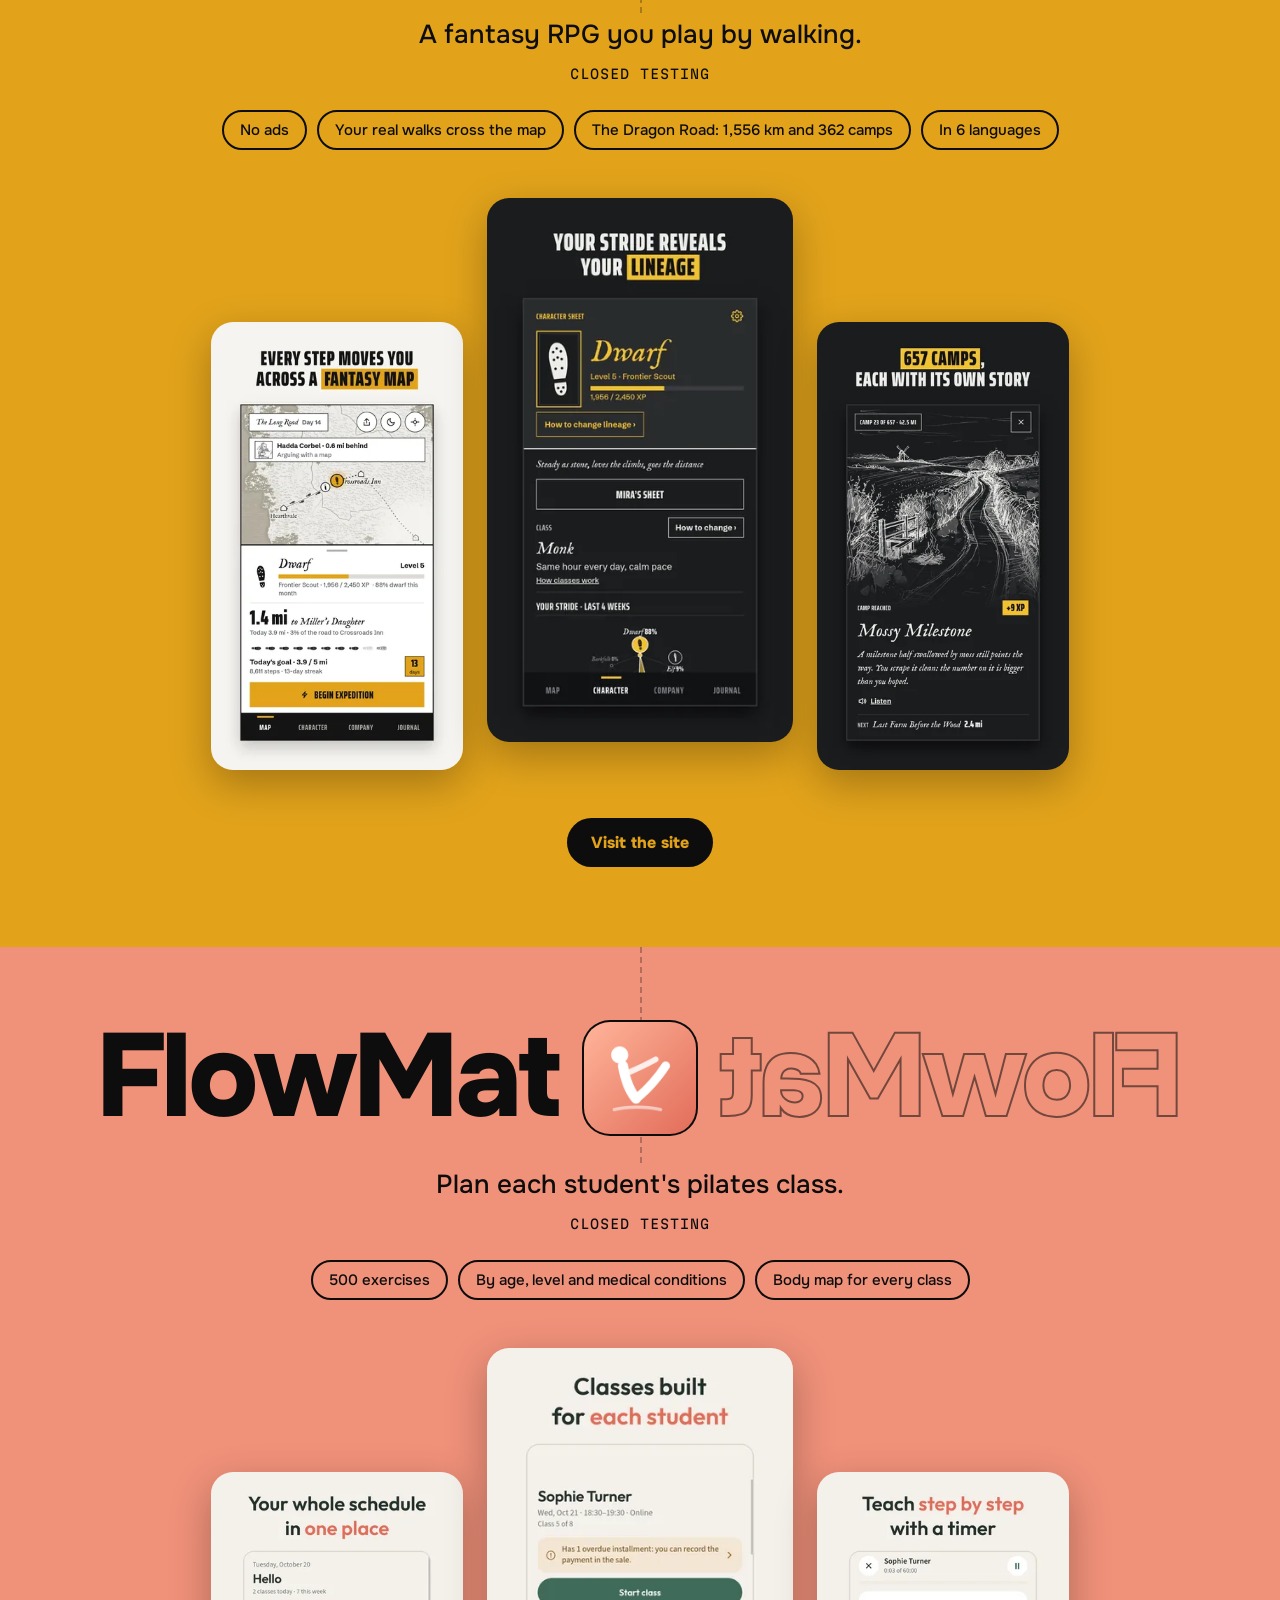
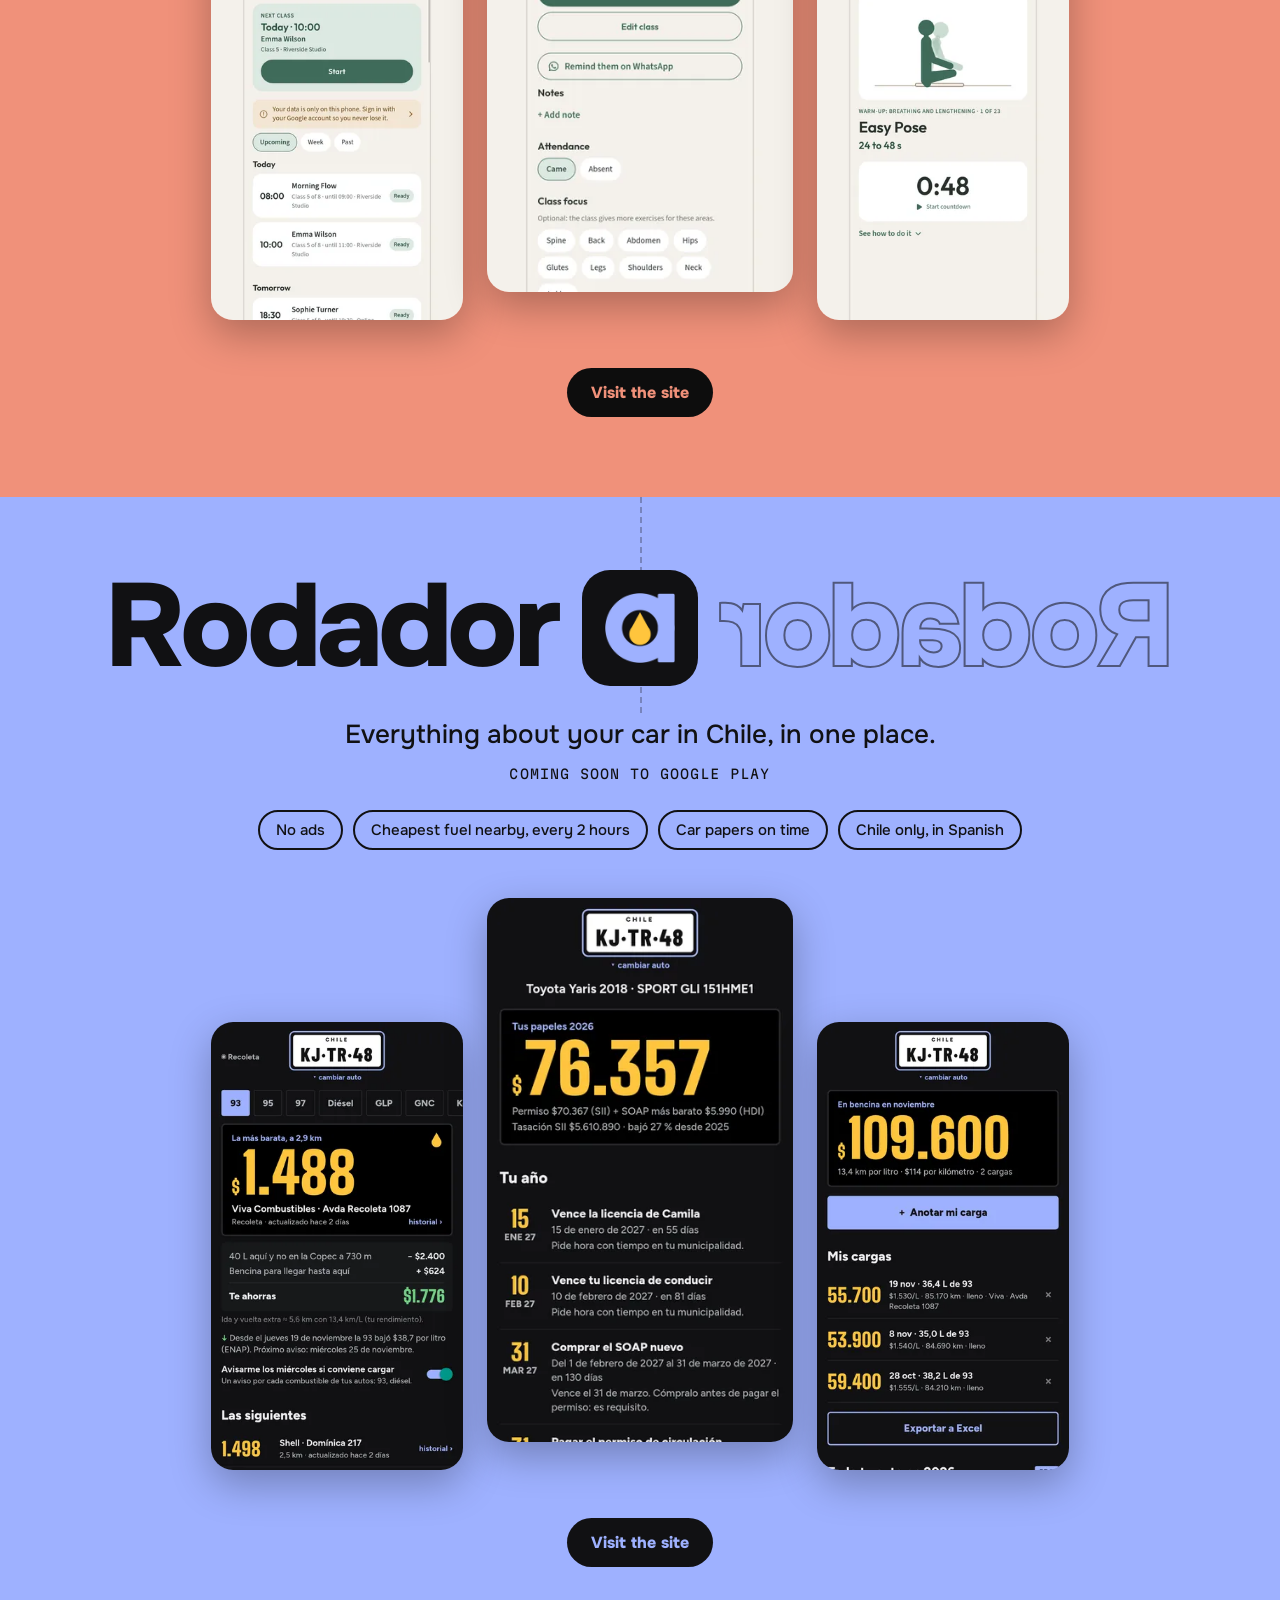
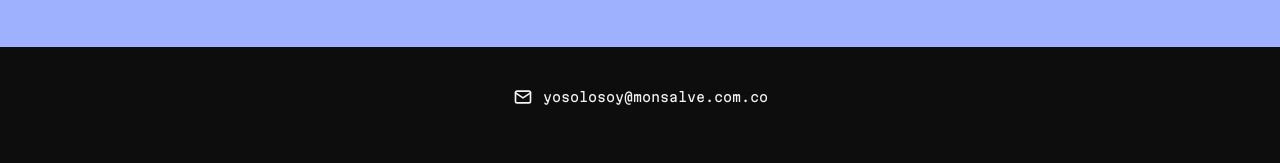
==== commit 6569384c: "Sitio dev: Rodador como cuarta app (muy pronto en Google Play) Co-Authored-By: Claude Opus 5.5 <nore" ====
--- a/en/index.html
+++ b/en/index.html
@@ -4,7 +4,7 @@
 <meta charset="utf-8">
 <meta name="viewport" content="width=device-width,initial-scale=1">
 <title>YosolosoY: independent Android apps</title>
-<meta name="description" content="Yo solo soy, &quot;I am only me&quot;: one person designing, coding and publishing Lince, Kinstride and FlowMat, three Android apps.">
+<meta name="description" content="Yo solo soy, &quot;I am only me&quot;: one person designing, coding and publishing Lince, Kinstride, FlowMat and Rodador, four Android apps.">
 <link rel="canonical" href="https://dev.monsalve.com.co/en/">
 <link rel="alternate" hreflang="es" href="https://dev.monsalve.com.co/">
 <link rel="alternate" hreflang="en" href="https://dev.monsalve.com.co/en/">
@@ -15,7 +15,7 @@
 <link rel="apple-touch-icon" href="/img/apple-touch-icon.png">
 <meta property="og:type" content="website">
 <meta property="og:title" content="YosolosoY: independent Android apps">
-<meta property="og:description" content="Yo solo soy, &quot;I am only me&quot;: one person designing, coding and publishing Lince, Kinstride and FlowMat, three Android apps.">
+<meta property="og:description" content="Yo solo soy, &quot;I am only me&quot;: one person designing, coding and publishing Lince, Kinstride, FlowMat and Rodador, four Android apps.">
 <meta property="og:url" content="https://dev.monsalve.com.co/en/">
 <meta property="og:image" content="https://dev.monsalve.com.co/img/og.png">
 <meta name="twitter:card" content="summary_large_image">
@@ -85,6 +85,20 @@
     <div class="botones"><a class="btn" href="https://flowmatapp.com/en/">Visit the site</a></div>
   </div>
 </section>
+<section class="app" id="rodador" style="--fondo:#9EB1FF;--tinta:#111113;--acento:#111113">
+  <div class="app-in">
+    <div class="espejo">
+      <h2 class="nom">Rodador</h2>
+      <img class="icono" src="/img/rodador.png" width="112" height="112" alt="">
+      <p class="nom reflejo" aria-hidden="true">Rodador</p>
+    </div>
+    <p class="linea">Everything about your car in Chile, in one place.</p>
+    <p class="estado">Coming soon to Google Play</p>
+    <ul class="datos"><li>No ads</li><li>Cheapest fuel nearby, every 2 hours</li><li>Car papers on time</li><li>Chile only, in Spanish</li></ul>
+    <div class="fotos"><img src="/img/rodador-en-1.webp" width="360" height="640" loading="lazy" alt="Screenshots of Rodador 1"><img src="/img/rodador-en-2.webp" width="360" height="640" loading="lazy" alt="Screenshots of Rodador 2"><img src="/img/rodador-en-3.webp" width="360" height="640" loading="lazy" alt="Screenshots of Rodador 3"></div>
+    <div class="botones"><a class="btn" href="https://rodador.app/">Visit the site</a></div>
+  </div>
+</section>
 </main>
 <footer class="pie">
   <a class="correo" href="mailto:yosolosoy@monsalve.com.co" aria-label="Write to me: yosolosoy@monsalve.com.co">
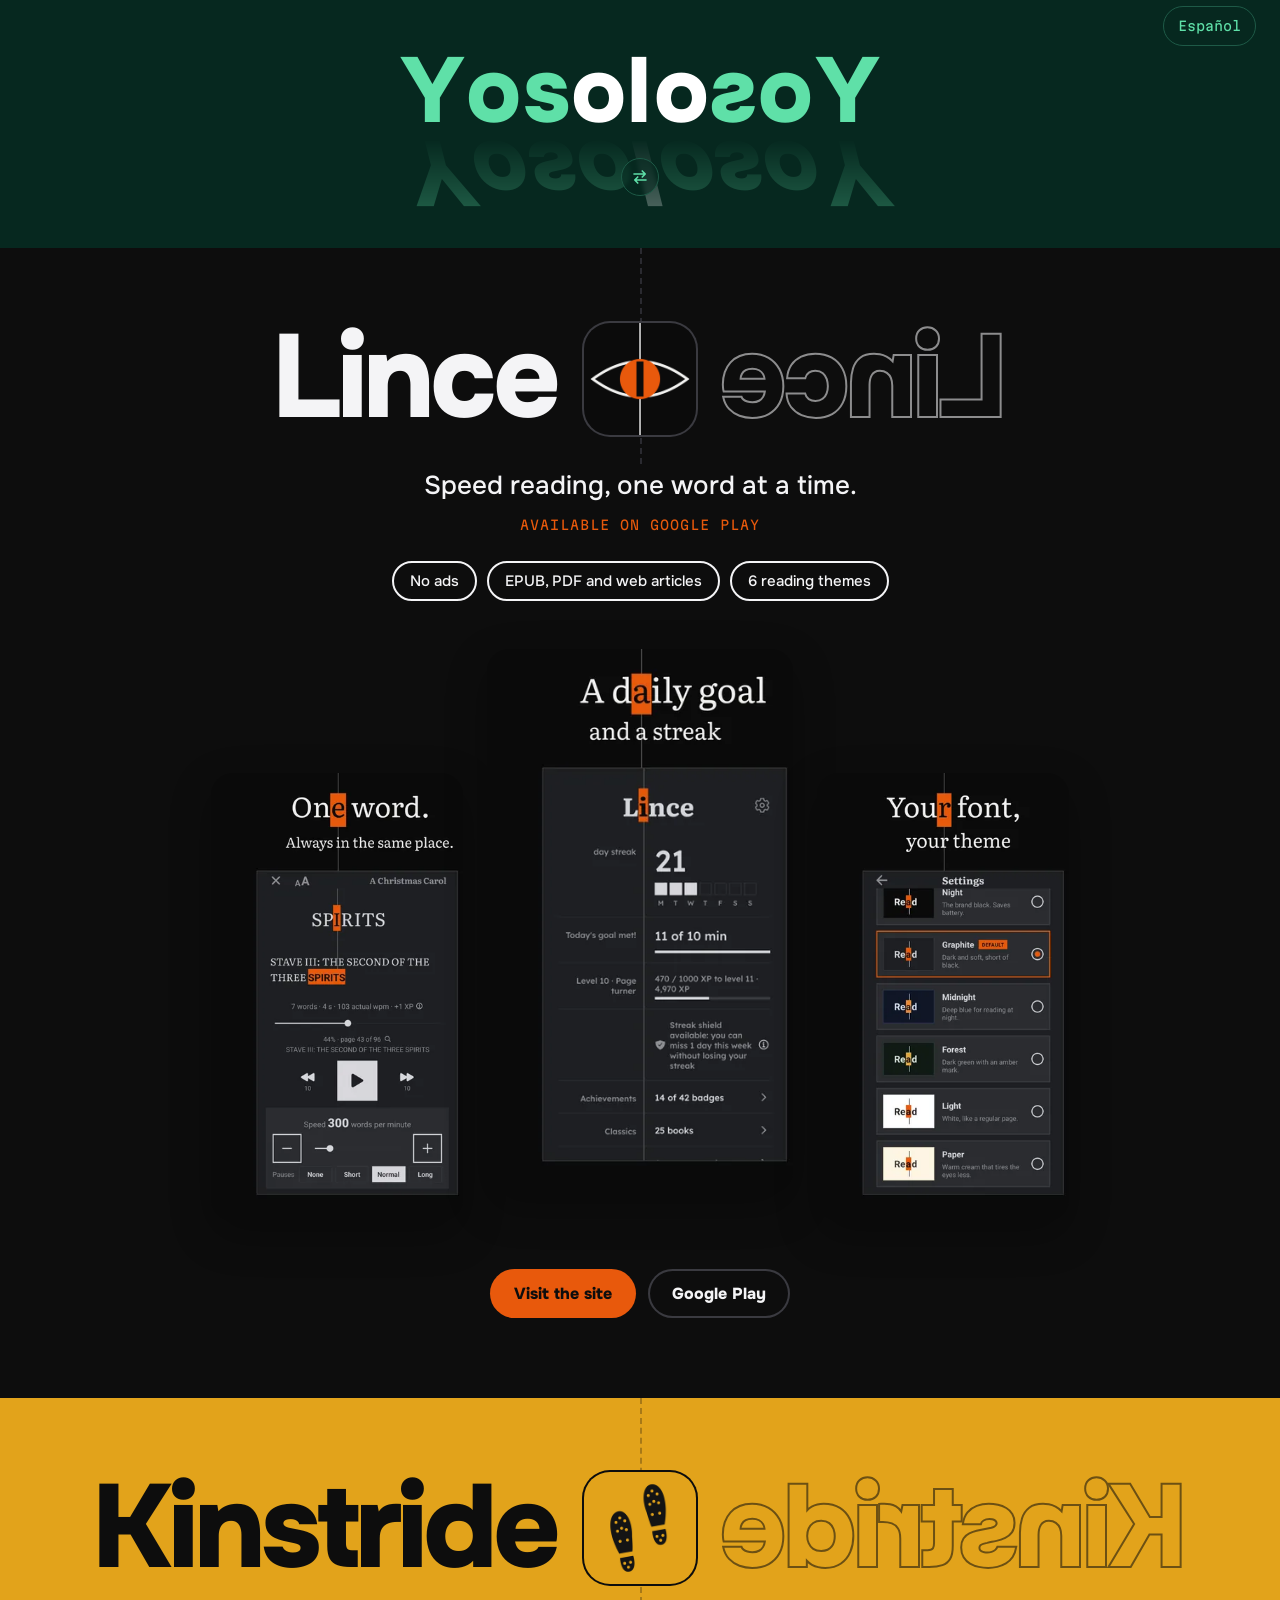
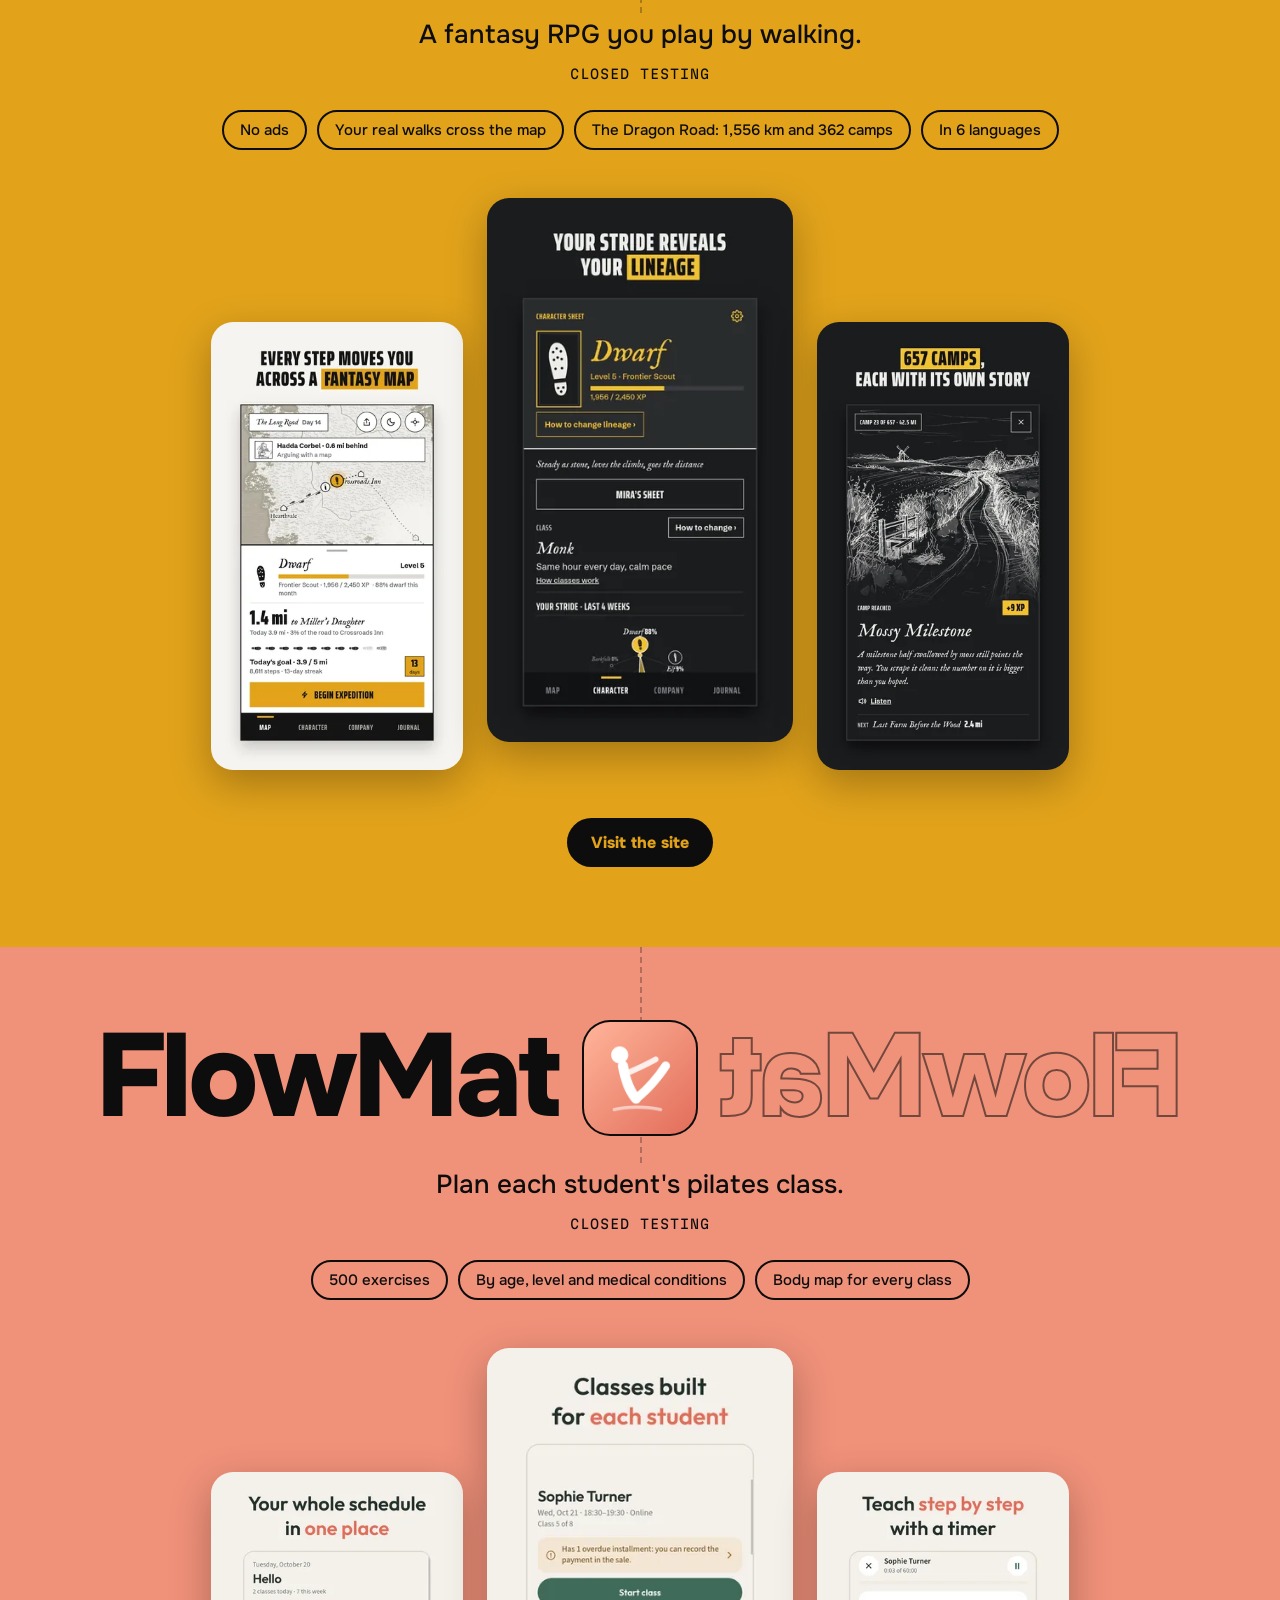
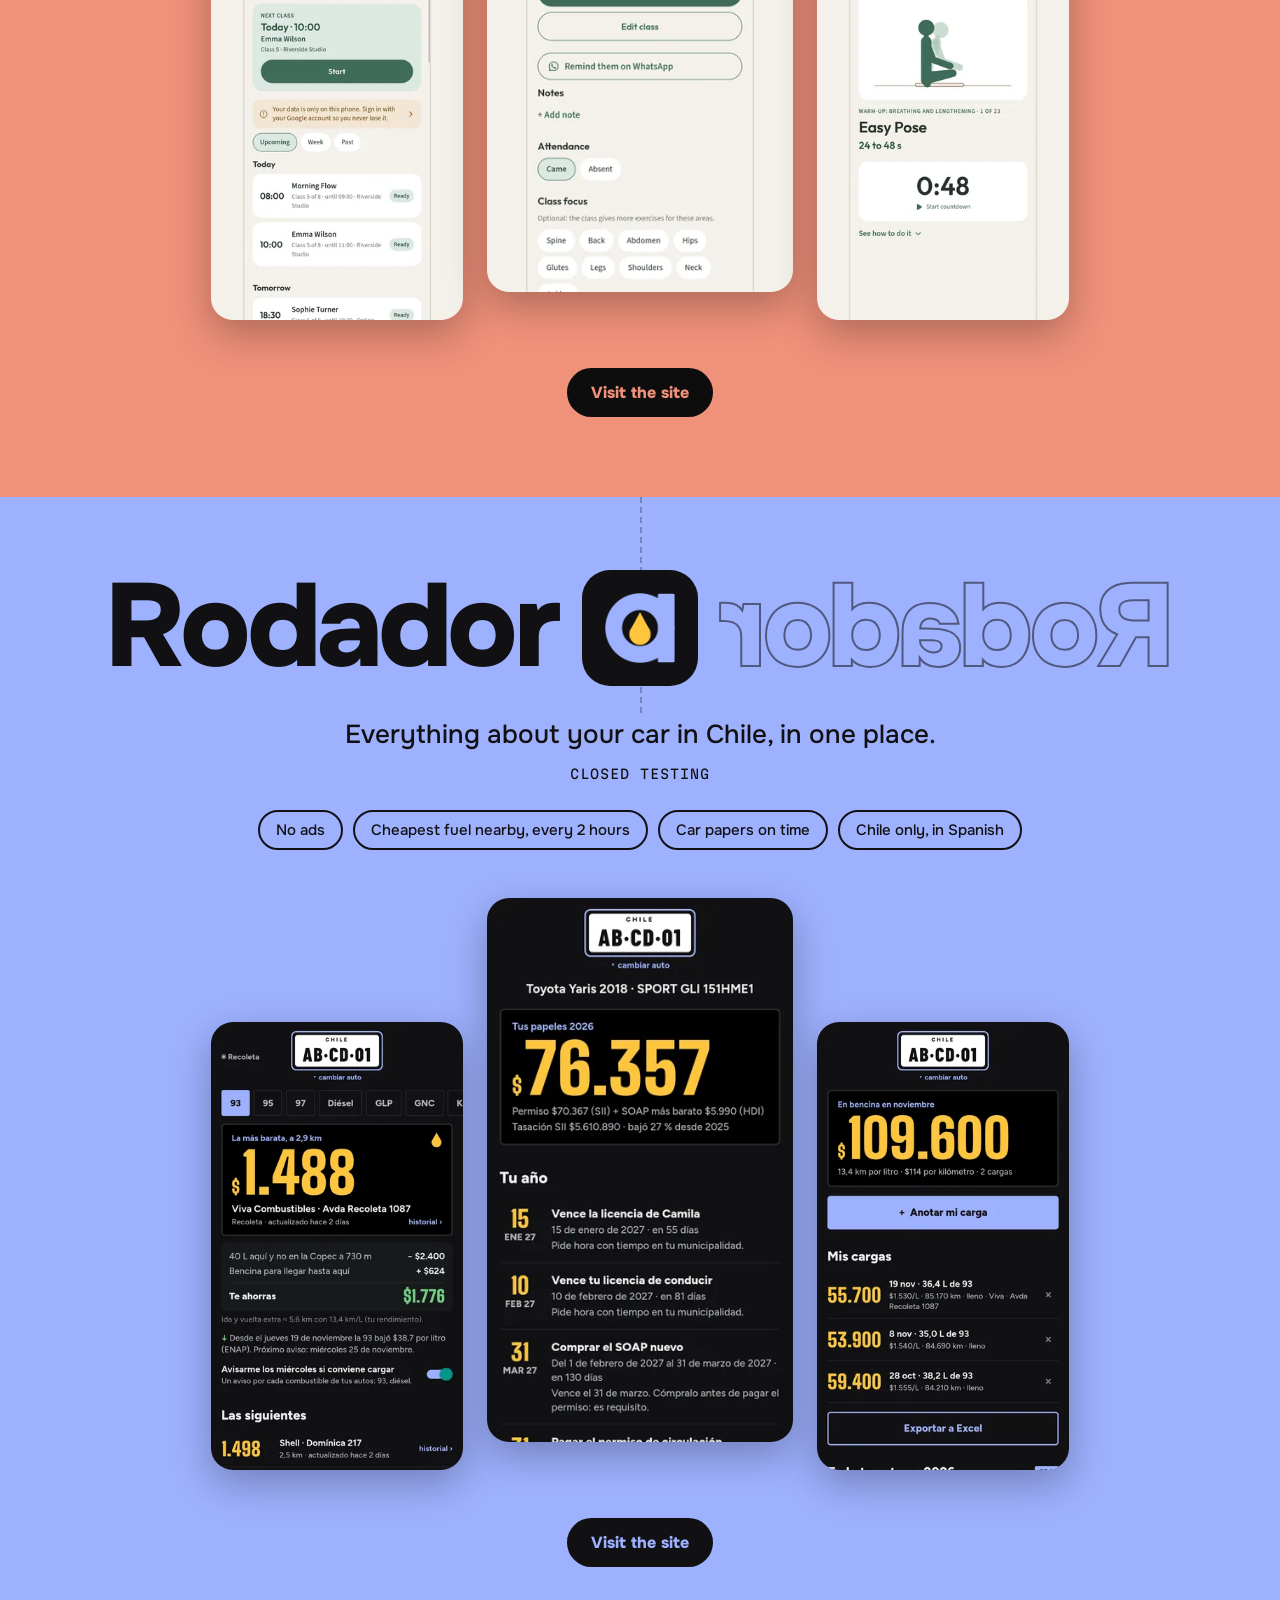
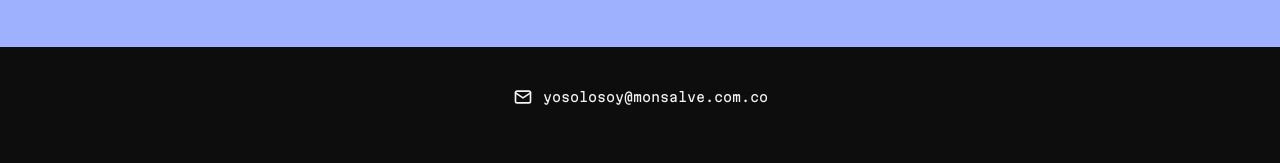
==== commit ffc49317: "Rodador: en prueba cerrada Co-Authored-By: Claude Opus 5.5 <noreply@anthropic.com>" ====
--- a/en/index.html
+++ b/en/index.html
@@ -93,7 +93,7 @@
       <p class="nom reflejo" aria-hidden="true">Rodador</p>
     </div>
     <p class="linea">Everything about your car in Chile, in one place.</p>
-    <p class="estado">Coming soon to Google Play</p>
+    <p class="estado">Closed testing</p>
     <ul class="datos"><li>No ads</li><li>Cheapest fuel nearby, every 2 hours</li><li>Car papers on time</li><li>Chile only, in Spanish</li></ul>
     <div class="fotos"><img src="/img/rodador-en-1.webp" width="360" height="640" loading="lazy" alt="Screenshots of Rodador 1"><img src="/img/rodador-en-2.webp" width="360" height="640" loading="lazy" alt="Screenshots of Rodador 2"><img src="/img/rodador-en-3.webp" width="360" height="640" loading="lazy" alt="Screenshots of Rodador 3"></div>
     <div class="botones"><a class="btn" href="https://rodador.app/">Visit the site</a></div>
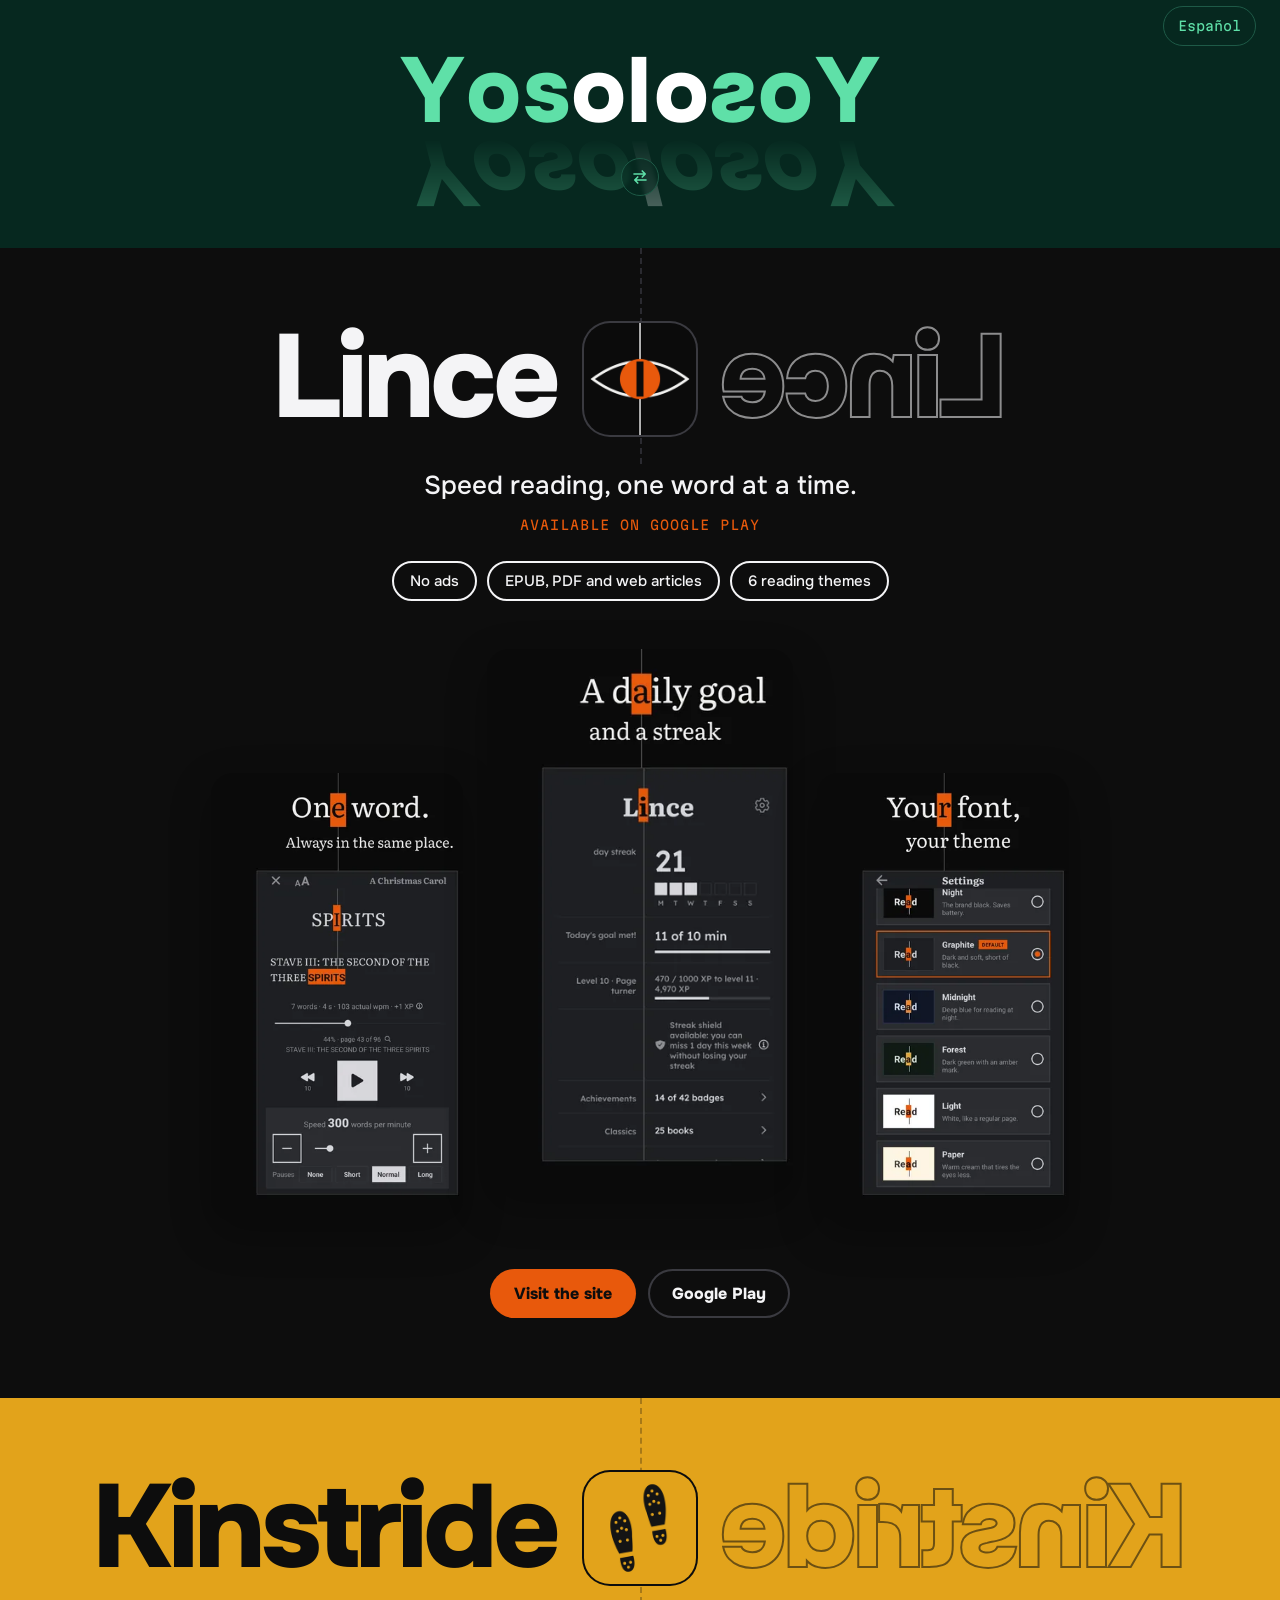
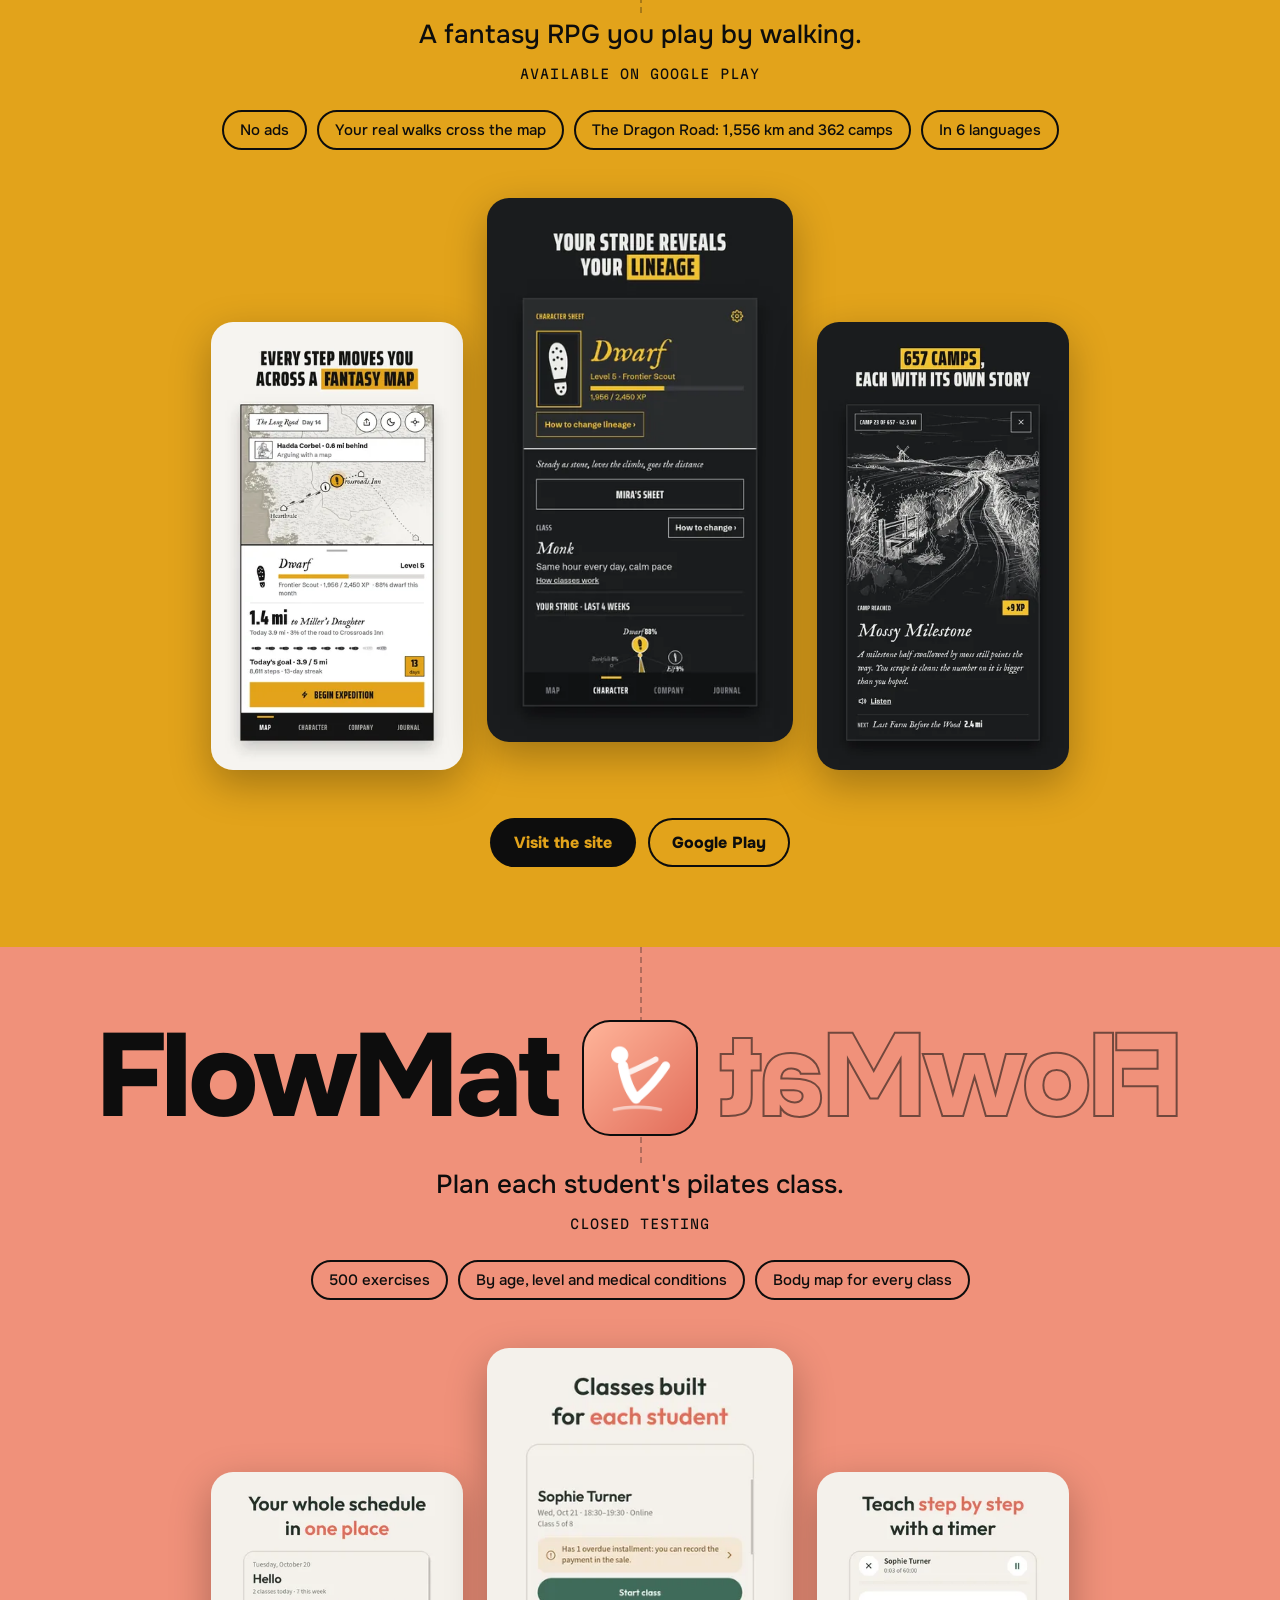
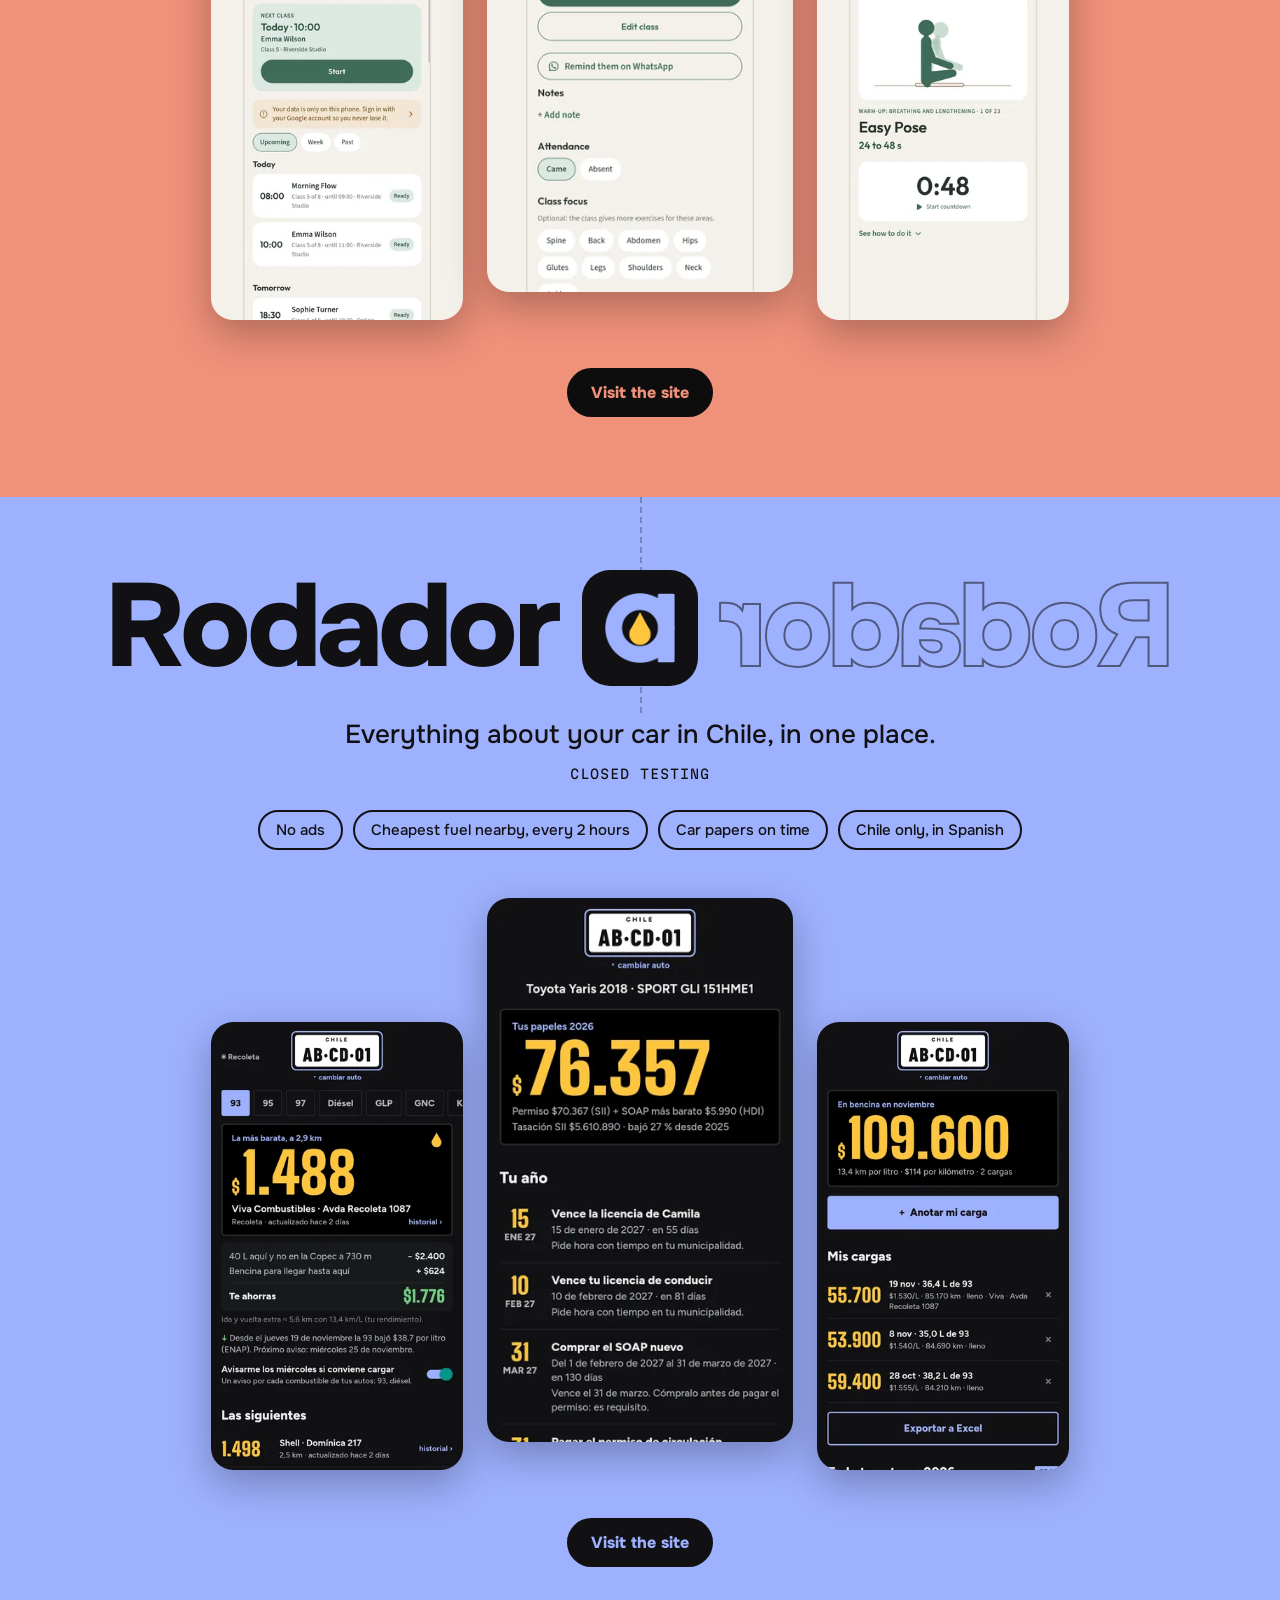
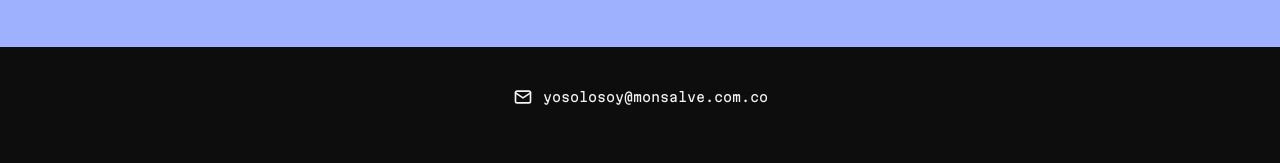
==== commit 28300367: "Kinstride: disponible en Google Play (botón y estado) Co-Authored-By: Claude Sonnet 5.5 <noreply@ant" ====
--- a/en/index.html
+++ b/en/index.html
@@ -65,10 +65,10 @@
       <p class="nom reflejo" aria-hidden="true">Kinstride</p>
     </div>
     <p class="linea">A fantasy RPG you play by walking.</p>
-    <p class="estado">Closed testing</p>
+    <p class="estado">Available on Google Play</p>
     <ul class="datos"><li>No ads</li><li>Your real walks cross the map</li><li>The Dragon Road: 1,556 km and 362 camps</li><li>In 6 languages</li></ul>
     <div class="fotos"><img src="/img/kinstride-en-1.webp" width="360" height="640" loading="lazy" alt="Screenshots of Kinstride 1"><img src="/img/kinstride-en-2.webp" width="360" height="640" loading="lazy" alt="Screenshots of Kinstride 2"><img src="/img/kinstride-en-3.webp" width="360" height="640" loading="lazy" alt="Screenshots of Kinstride 3"></div>
-    <div class="botones"><a class="btn" href="https://getkinstride.com/">Visit the site</a></div>
+    <div class="botones"><a class="btn" href="https://getkinstride.com/">Visit the site</a><a class="btn ghost" href="https://play.google.com/store/apps/details?id=co.com.monsalve.kinstride">Google Play</a></div>
   </div>
 </section>
 <section class="app" id="flowmat" style="--fondo:#F0917A;--tinta:#0D0D0D;--acento:#0D0D0D">
